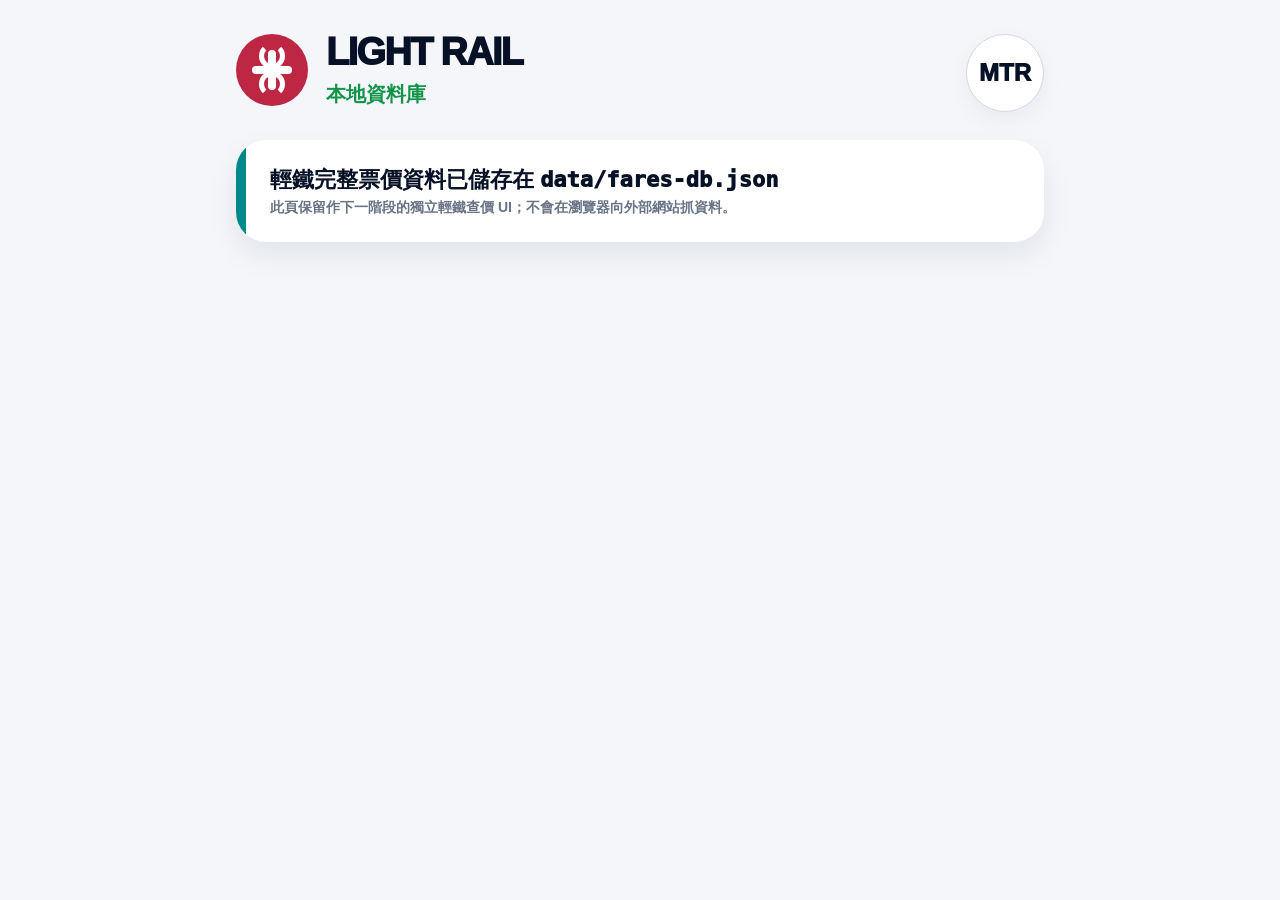
==== light-rail/index.html @ 27efb7ad "Add files via upload" ====
<!doctype html><html lang="zh-Hant"><head><meta charset="utf-8"><meta name="viewport" content="width=device-width,initial-scale=1"><title>Light Rail Fare</title><link rel="stylesheet" href="../assets/styles.css"></head><body><main class="app"><header class="topbar"><div class="brand"><div class="brandmark"><i></i><b></b></div><div><h1 style="font-size:38px">LIGHT RAIL</h1><div class="mode">本地資料庫</div></div></div><a class="lang" style="display:grid;place-items:center;text-decoration:none" href="../">MTR</a></header><section class="result"><div class="route">輕鐵完整票價資料已儲存在 <code>data/fares-db.json</code></div><div class="sub">此頁保留作下一階段的獨立輕鐵查價 UI；不會在瀏覽器向外部網站抓資料。</div></section></main></body></html>
---- assets/styles.css ----
:root{
  --bg:#f4f6fa;--card:#fff;--ink:#071126;--muted:#687386;--navy:#111d31;--teal:#00888a;
  --green:#13944a;--line:#e0e5eb;--shadow:0 13px 30px rgba(16,30,52,.08);--radius:28px;
}
*{box-sizing:border-box}
html{font-family:-apple-system,BlinkMacSystemFont,"Segoe UI","PingFang TC","Microsoft JhengHei",Arial,sans-serif;background:var(--bg);color:var(--ink)}
body{margin:0;background:var(--bg);min-height:100vh}
button,select{font:inherit}
.app{max-width:860px;margin:auto;padding:28px 26px 56px}
.topbar{display:flex;align-items:flex-start;justify-content:space-between;gap:18px;margin:6px 0 28px}
.brand{display:flex;align-items:flex-start;gap:18px}.brandmark{width:72px;height:72px;border-radius:50%;background:#bd2744;display:grid;place-items:center;position:relative;flex:0 0 auto}
.brandmark:before,.brandmark:after{content:"";position:absolute;background:white;border-radius:999px}.brandmark:before{width:8px;height:40px}.brandmark:after{width:40px;height:8px}
.brandmark i,.brandmark b{position:absolute;width:26px;height:26px;border:5px solid white;border-top-color:transparent;border-radius:50%}.brandmark i{top:9px}.brandmark b{bottom:9px;transform:rotate(180deg)}
.brand h1{font-size:clamp(38px,7vw,62px);line-height:.95;letter-spacing:-.045em;margin:0 0 11px;font-weight:950}.mode{font-weight:900;color:var(--green);font-size:20px}
.lang{width:78px;height:78px;border-radius:50%;border:1px solid #d4d9df;background:#fff;color:var(--ink);font-weight:950;font-size:24px;box-shadow:0 8px 22px rgba(15,23,42,.05)}
.section-title{font-size:26px;font-weight:950;margin:0 0 15px}.selector-card{--accent:#00888a;background:#fff;border-radius:28px;padding:20px 20px 20px 28px;box-shadow:var(--shadow);position:relative;margin-bottom:15px;border:1px solid #e9edf2;overflow:hidden}
.selector-card:before{content:"";position:absolute;left:0;top:0;bottom:0;width:10px;background:var(--accent)}
.selector-head{display:flex;align-items:center;justify-content:space-between;margin-bottom:13px}.selector-head strong{font-size:18px;font-weight:950}.selector-head small{font-size:12px;font-weight:850;color:var(--muted);letter-spacing:.08em}
.selector-grid{display:grid;grid-template-columns:.9fr 1.1fr;gap:12px}.field label{display:block;font-size:13px;color:var(--muted);font-weight:850;margin:0 0 7px}
.select-shell{position:relative;background:#f7f9fb;border:1px solid #dce3ea;border-radius:18px;min-height:58px;display:flex;align-items:center;padding-left:42px}.select-shell.station{padding-left:43px}.line-dot{position:absolute;left:15px;width:16px;height:16px;border:4px solid var(--accent);background:#fff;border-radius:50%;box-shadow:0 0 0 3px rgba(17,29,49,.06)}
.station-stop{position:absolute;left:15px;width:17px;height:17px;border-radius:50%;background:#fff;border:5px solid var(--accent)}
.select-shell:after{content:"⌄";position:absolute;right:15px;top:50%;transform:translateY(-58%);color:#334155;font-weight:950;font-size:22px;pointer-events:none}
select{appearance:none;-webkit-appearance:none;width:100%;border:0;background:transparent;color:#080f1d;font-size:18px;font-weight:850;padding:16px 38px 16px 0;outline:none;text-overflow:ellipsis}
select option{color:#000;background:#fff;font-weight:600}
.swap-wrap{text-align:center;height:34px;position:relative}.swap-wrap:before{content:"";position:absolute;left:50%;top:-15px;bottom:-15px;border-left:2px dotted #d5dbe2}.swap{position:relative;z-index:1;width:42px;height:42px;border-radius:50%;border:1px solid #d8dee5;background:white;color:var(--navy);font-weight:950;font-size:18px;box-shadow:0 5px 14px rgba(15,23,42,.08)}
.calc{width:100%;margin-top:16px;border:0;border-radius:24px;background:var(--navy);color:#fff;font-size:21px;font-weight:950;padding:19px 22px;box-shadow:0 12px 26px rgba(17,29,49,.18)}.calc:active{transform:translateY(1px)}
.result{margin-top:25px;background:#fff;border-radius:30px;box-shadow:var(--shadow);padding:26px 26px 25px 34px;position:relative;overflow:hidden}.result:before{content:"";position:absolute;left:0;top:0;bottom:0;width:10px;background:var(--teal)}.hidden{display:none!important}
.result-inner{display:grid;grid-template-columns:auto 1fr;gap:25px;align-items:center}.fare{font-size:clamp(58px,12vw,86px);font-weight:950;letter-spacing:-.055em;line-height:.95;white-space:nowrap}.fare .currency{font-size:.37em;letter-spacing:0;margin-right:3px}.route{font-size:22px;font-weight:950;line-height:1.25}.sub{font-size:14px;color:var(--muted);font-weight:700;margin-top:5px}.badge{display:inline-flex;margin-top:10px;padding:8px 11px;border-radius:999px;background:#eef7f7;color:#087a78;font-size:12px;font-weight:900}
.usage{margin-top:16px;background:#fff;border:1px solid #e1e6eb;border-radius:999px;padding:13px 17px;box-shadow:0 7px 18px rgba(15,23,42,.04);display:flex;align-items:center;justify-content:center;gap:8px;flex-wrap:wrap;font-weight:900}.usage .u1{color:#14884a}.usage .u2{color:#2458b7}.usage .u3{color:#6c36ce}.usage .dot{color:#c7cdd6}
.status{font-size:12px;color:#7a8596;text-align:center;line-height:1.55;margin:12px 0 0}
.map-section{margin-top:34px}.map-section h2{font-size:27px;font-weight:950;margin:0}.map-section p{color:var(--muted);font-size:14px;font-weight:700;margin:6px 0 15px}.map-card{background:#fff;border:1px solid #e2e7ed;border-radius:28px;overflow:hidden;box-shadow:var(--shadow)}
.map-toolbar{padding:11px 13px;display:flex;justify-content:flex-end;gap:8px;border-bottom:1px solid #e5e9ee}.map-toolbar button{border:1px solid #d7dfe6;background:#fff;color:#172033;border-radius:12px;padding:8px 11px;font-weight:900}.map-viewport{overflow:auto;max-height:64vh;background:#d7edf5;touch-action:pan-x pan-y;-webkit-overflow-scrolling:touch}.map-stage{position:relative;transform-origin:0 0;width:1536px}.map-stage img{display:block;width:1536px;height:auto;user-select:none;-webkit-user-drag:none}.hotspots{position:absolute;inset:0;pointer-events:none}.map-hit{position:absolute;width:30px;height:30px;border:0;border-radius:50%;transform:translate(-50%,-50%);background:transparent;pointer-events:auto;padding:0}.map-hit:focus-visible{outline:3px solid #ffcc33;outline-offset:2px}.map-hit.selected:after{content:"";position:absolute;inset:5px;border-radius:50%;background:#ffd84d;border:3px solid #071126;box-shadow:0 0 0 3px white}.map-missing{display:none;padding:34px 25px;background:#fff;color:#596477;text-align:center;font-weight:750;line-height:1.6}.map-fallback{width:100%;height:60vh;border:0;display:none;background:white}
.footer{display:flex;justify-content:center;gap:10px;flex-wrap:wrap;margin-top:26px}.footer a{padding:9px 13px;border:1px solid #dbe2e8;background:#fff;border-radius:999px;color:#344054;text-decoration:none;font-weight:850;font-size:13px}
.source{font-size:11px;color:#8a94a4;text-align:center;margin-top:13px}
@media(max-width:650px){.app{padding:25px 19px 50px}.brandmark{width:60px;height:60px}.brand h1{font-size:43px}.mode{font-size:17px}.lang{width:64px;height:64px;font-size:21px}.topbar{margin-bottom:25px}.section-title{font-size:23px}.selector-card{padding:18px 15px 18px 24px;border-radius:24px}.selector-grid{grid-template-columns:1fr 1.28fr;gap:9px}.select-shell{min-height:54px;padding-left:38px}.line-dot,.station-stop{left:13px}.select-shell:after{right:10px}select{font-size:16px;padding-right:28px}.calc{font-size:19px;padding:17px}.result{padding:23px 20px 23px 29px}.result-inner{grid-template-columns:1fr;gap:12px}.route{font-size:19px}.usage{font-size:13px;padding:12px}.map-section h2{font-size:23px}.map-viewport{max-height:58vh}}
@media(prefers-reduced-motion:reduce){*{scroll-behavior:auto!important;transition:none!important}}
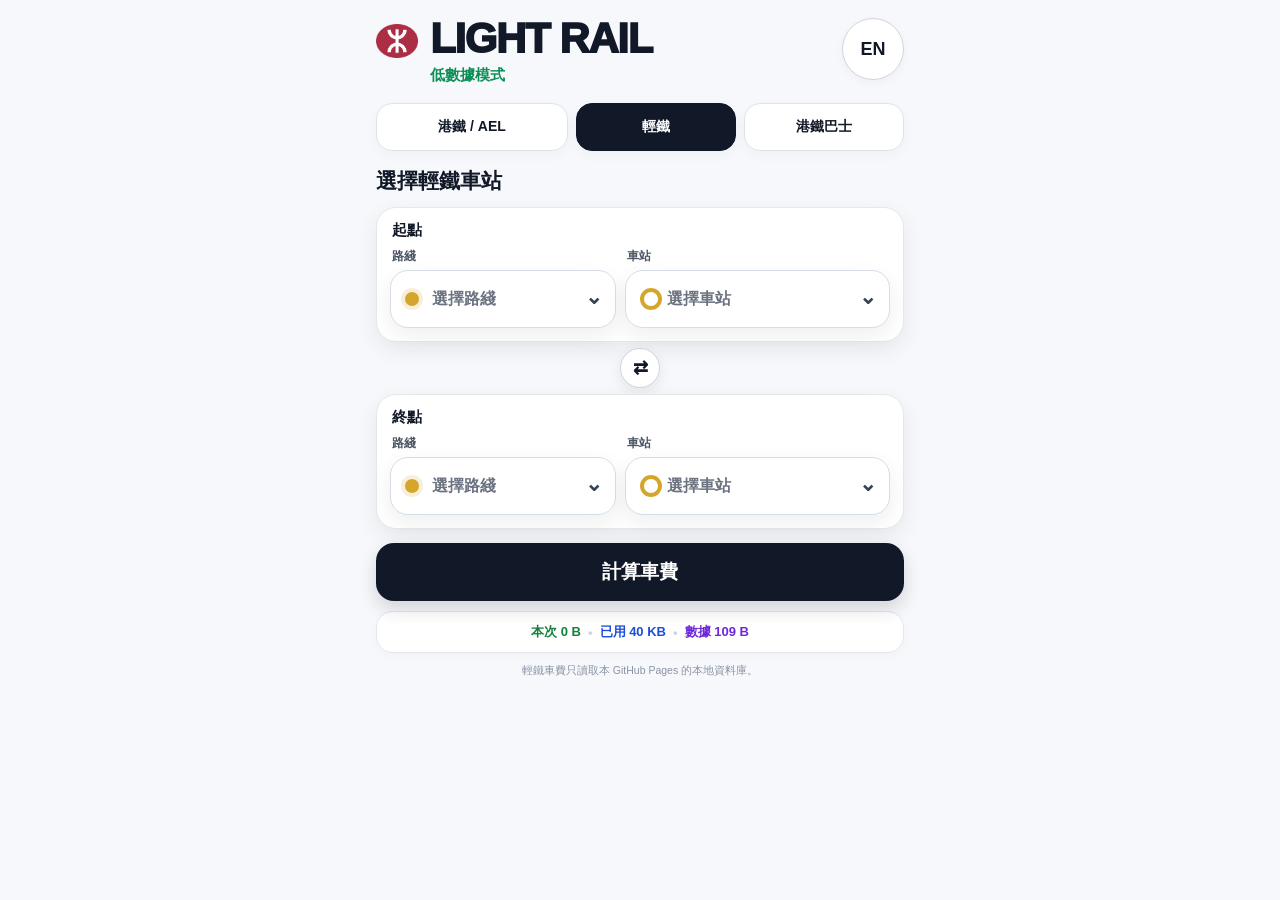
==== commit b5b8d598: "Add files via upload" ====
--- a/light-rail/index.html
+++ b/light-rail/index.html
@@ -1 +1,6 @@
-<!doctype html><html lang="zh-Hant"><head><meta charset="utf-8"><meta name="viewport" content="width=device-width,initial-scale=1"><title>Light Rail Fare</title><link rel="stylesheet" href="../assets/styles.css"></head><body><main class="app"><header class="topbar"><div class="brand"><div class="brandmark"><i></i><b></b></div><div><h1 style="font-size:38px">LIGHT RAIL</h1><div class="mode">本地資料庫</div></div></div><a class="lang" style="display:grid;place-items:center;text-decoration:none" href="../">MTR</a></header><section class="result"><div class="route">輕鐵完整票價資料已儲存在 <code>data/fares-db.json</code></div><div class="sub">此頁保留作下一階段的獨立輕鐵查價 UI；不會在瀏覽器向外部網站抓資料。</div></section></main></body></html>
+<!doctype html><html lang="zh-Hant"><head><meta charset="utf-8"><meta name="viewport" content="width=device-width,initial-scale=1,viewport-fit=cover"><meta name="theme-color" content="#f7f8fb"><title>LIGHT RAIL FARE</title><link rel="stylesheet" href="../assets/styles.css"></head><body><main class="app">
+<header class="header"><div class="brand"><div class="brand-title"><img src="../assets/hk-mtr-logo-exact.png" alt="MTR"><h1 style="font-size:clamp(31px,8.2vw,42px)">LIGHT RAIL</h1></div><div class="low-data" data-i18n="low">低數據模式</div></div><button id="langBtn" class="lang-btn">EN</button></header>
+<nav class="service-tabs"><a class="service-tab" href="../" style="display:grid;place-items:center;text-decoration:none" data-i18n="mtr">港鐵 / AEL</a><a class="service-tab active" href="./" style="display:grid;place-items:center;text-decoration:none" data-i18n="lr">輕鐵</a><a class="service-tab" href="../mtr-bus/" style="display:grid;place-items:center;text-decoration:none" data-i18n="bus">港鐵巴士</a></nav>
+<h2 class="section-title" data-i18n="select">選擇輕鐵車站</h2><section class="journey-grid"><div class="side"><div class="side-label" data-i18n="from">起點</div><div class="pick-group"><div><div class="pick-label" data-i18n="route">路綫</div><button id="fromRouteBtn" class="picker-btn empty" style="--line-color:#D4A72C"></button></div><div><div class="pick-label" data-i18n="stop">車站</div><button id="fromStopBtn" class="picker-btn station empty" style="--line-color:#D4A72C"></button></div></div></div><div class="swap-column"><button id="swapBtn" class="swap-btn">⇄</button></div><div class="side"><div class="side-label" data-i18n="to">終點</div><div class="pick-group"><div><div class="pick-label" data-i18n="route">路綫</div><button id="toRouteBtn" class="picker-btn empty" style="--line-color:#D4A72C"></button></div><div><div class="pick-label" data-i18n="stop">車站</div><button id="toStopBtn" class="picker-btn station empty" style="--line-color:#D4A72C"></button></div></div></div></section>
+<button id="calcBtn" class="calc-btn" data-i18n="calc">計算車費</button><section id="result" class="result-card hidden"><div class="fare-row"><div class="fare-main"><div class="fare-kicker" data-i18n="fare">成人八達通・Audit 車費</div><div id="fareValue" class="fare-value">—</div></div><div><div id="fareRoute" class="fare-route"></div><div id="fareNote" class="fare-note"></div></div></div></section><section class="usage"><span id="uLookup" class="u1">本次 0 B</span><span class="sep">•</span><span id="uUsed" class="u2">已用 0 B</span><span class="sep">•</span><span id="uData" class="u3">數據 0 B</span></section><div class="source" data-i18n="source"></div></main>
+<div id="pickerSheet" class="sheet"><div id="sheetBackdrop" class="sheet-backdrop"></div><div class="sheet-panel"><div class="sheet-grab"></div><div class="sheet-head"><strong id="sheetTitle"></strong><button id="sheetClose" class="sheet-close">×</button></div><div id="sheetList" class="sheet-list"></div></div></div><script src="../assets/light-rail.js"></script><script>if('serviceWorker'in navigator){window.addEventListener('load',()=>navigator.serviceWorker.register('../service-worker.js').catch(()=>{}))}</script></body></html>
--- a/assets/styles.css
+++ b/assets/styles.css
@@ -1,36 +1,53 @@
 :root{
-  --bg:#f4f6fa;--card:#fff;--ink:#071126;--muted:#687386;--navy:#111d31;--teal:#00888a;
-  --green:#13944a;--line:#e0e5eb;--shadow:0 13px 30px rgba(16,30,52,.08);--radius:28px;
+  --bg:#f7f8fb;--card:#fff;--text:#111827;--muted:#6b7280;--line:#e5e7eb;
+  --dark:#111827;--green:#15803d;--blue:#1d4ed8;--purple:#6d28d9;--shadow:0 8px 22px rgba(17,24,39,.07);
+  --accent:#00888A;--mtr-red:#b91f3f;
 }
-*{box-sizing:border-box}
-html{font-family:-apple-system,BlinkMacSystemFont,"Segoe UI","PingFang TC","Microsoft JhengHei",Arial,sans-serif;background:var(--bg);color:var(--ink)}
-body{margin:0;background:var(--bg);min-height:100vh}
-button,select{font:inherit}
-.app{max-width:860px;margin:auto;padding:28px 26px 56px}
-.topbar{display:flex;align-items:flex-start;justify-content:space-between;gap:18px;margin:6px 0 28px}
-.brand{display:flex;align-items:flex-start;gap:18px}.brandmark{width:72px;height:72px;border-radius:50%;background:#bd2744;display:grid;place-items:center;position:relative;flex:0 0 auto}
-.brandmark:before,.brandmark:after{content:"";position:absolute;background:white;border-radius:999px}.brandmark:before{width:8px;height:40px}.brandmark:after{width:40px;height:8px}
-.brandmark i,.brandmark b{position:absolute;width:26px;height:26px;border:5px solid white;border-top-color:transparent;border-radius:50%}.brandmark i{top:9px}.brandmark b{bottom:9px;transform:rotate(180deg)}
-.brand h1{font-size:clamp(38px,7vw,62px);line-height:.95;letter-spacing:-.045em;margin:0 0 11px;font-weight:950}.mode{font-weight:900;color:var(--green);font-size:20px}
-.lang{width:78px;height:78px;border-radius:50%;border:1px solid #d4d9df;background:#fff;color:var(--ink);font-weight:950;font-size:24px;box-shadow:0 8px 22px rgba(15,23,42,.05)}
-.section-title{font-size:26px;font-weight:950;margin:0 0 15px}.selector-card{--accent:#00888a;background:#fff;border-radius:28px;padding:20px 20px 20px 28px;box-shadow:var(--shadow);position:relative;margin-bottom:15px;border:1px solid #e9edf2;overflow:hidden}
-.selector-card:before{content:"";position:absolute;left:0;top:0;bottom:0;width:10px;background:var(--accent)}
-.selector-head{display:flex;align-items:center;justify-content:space-between;margin-bottom:13px}.selector-head strong{font-size:18px;font-weight:950}.selector-head small{font-size:12px;font-weight:850;color:var(--muted);letter-spacing:.08em}
-.selector-grid{display:grid;grid-template-columns:.9fr 1.1fr;gap:12px}.field label{display:block;font-size:13px;color:var(--muted);font-weight:850;margin:0 0 7px}
-.select-shell{position:relative;background:#f7f9fb;border:1px solid #dce3ea;border-radius:18px;min-height:58px;display:flex;align-items:center;padding-left:42px}.select-shell.station{padding-left:43px}.line-dot{position:absolute;left:15px;width:16px;height:16px;border:4px solid var(--accent);background:#fff;border-radius:50%;box-shadow:0 0 0 3px rgba(17,29,49,.06)}
-.station-stop{position:absolute;left:15px;width:17px;height:17px;border-radius:50%;background:#fff;border:5px solid var(--accent)}
-.select-shell:after{content:"⌄";position:absolute;right:15px;top:50%;transform:translateY(-58%);color:#334155;font-weight:950;font-size:22px;pointer-events:none}
-select{appearance:none;-webkit-appearance:none;width:100%;border:0;background:transparent;color:#080f1d;font-size:18px;font-weight:850;padding:16px 38px 16px 0;outline:none;text-overflow:ellipsis}
-select option{color:#000;background:#fff;font-weight:600}
-.swap-wrap{text-align:center;height:34px;position:relative}.swap-wrap:before{content:"";position:absolute;left:50%;top:-15px;bottom:-15px;border-left:2px dotted #d5dbe2}.swap{position:relative;z-index:1;width:42px;height:42px;border-radius:50%;border:1px solid #d8dee5;background:white;color:var(--navy);font-weight:950;font-size:18px;box-shadow:0 5px 14px rgba(15,23,42,.08)}
-.calc{width:100%;margin-top:16px;border:0;border-radius:24px;background:var(--navy);color:#fff;font-size:21px;font-weight:950;padding:19px 22px;box-shadow:0 12px 26px rgba(17,29,49,.18)}.calc:active{transform:translateY(1px)}
-.result{margin-top:25px;background:#fff;border-radius:30px;box-shadow:var(--shadow);padding:26px 26px 25px 34px;position:relative;overflow:hidden}.result:before{content:"";position:absolute;left:0;top:0;bottom:0;width:10px;background:var(--teal)}.hidden{display:none!important}
-.result-inner{display:grid;grid-template-columns:auto 1fr;gap:25px;align-items:center}.fare{font-size:clamp(58px,12vw,86px);font-weight:950;letter-spacing:-.055em;line-height:.95;white-space:nowrap}.fare .currency{font-size:.37em;letter-spacing:0;margin-right:3px}.route{font-size:22px;font-weight:950;line-height:1.25}.sub{font-size:14px;color:var(--muted);font-weight:700;margin-top:5px}.badge{display:inline-flex;margin-top:10px;padding:8px 11px;border-radius:999px;background:#eef7f7;color:#087a78;font-size:12px;font-weight:900}
-.usage{margin-top:16px;background:#fff;border:1px solid #e1e6eb;border-radius:999px;padding:13px 17px;box-shadow:0 7px 18px rgba(15,23,42,.04);display:flex;align-items:center;justify-content:center;gap:8px;flex-wrap:wrap;font-weight:900}.usage .u1{color:#14884a}.usage .u2{color:#2458b7}.usage .u3{color:#6c36ce}.usage .dot{color:#c7cdd6}
-.status{font-size:12px;color:#7a8596;text-align:center;line-height:1.55;margin:12px 0 0}
-.map-section{margin-top:34px}.map-section h2{font-size:27px;font-weight:950;margin:0}.map-section p{color:var(--muted);font-size:14px;font-weight:700;margin:6px 0 15px}.map-card{background:#fff;border:1px solid #e2e7ed;border-radius:28px;overflow:hidden;box-shadow:var(--shadow)}
-.map-toolbar{padding:11px 13px;display:flex;justify-content:flex-end;gap:8px;border-bottom:1px solid #e5e9ee}.map-toolbar button{border:1px solid #d7dfe6;background:#fff;color:#172033;border-radius:12px;padding:8px 11px;font-weight:900}.map-viewport{overflow:auto;max-height:64vh;background:#d7edf5;touch-action:pan-x pan-y;-webkit-overflow-scrolling:touch}.map-stage{position:relative;transform-origin:0 0;width:1536px}.map-stage img{display:block;width:1536px;height:auto;user-select:none;-webkit-user-drag:none}.hotspots{position:absolute;inset:0;pointer-events:none}.map-hit{position:absolute;width:30px;height:30px;border:0;border-radius:50%;transform:translate(-50%,-50%);background:transparent;pointer-events:auto;padding:0}.map-hit:focus-visible{outline:3px solid #ffcc33;outline-offset:2px}.map-hit.selected:after{content:"";position:absolute;inset:5px;border-radius:50%;background:#ffd84d;border:3px solid #071126;box-shadow:0 0 0 3px white}.map-missing{display:none;padding:34px 25px;background:#fff;color:#596477;text-align:center;font-weight:750;line-height:1.6}.map-fallback{width:100%;height:60vh;border:0;display:none;background:white}
-.footer{display:flex;justify-content:center;gap:10px;flex-wrap:wrap;margin-top:26px}.footer a{padding:9px 13px;border:1px solid #dbe2e8;background:#fff;border-radius:999px;color:#344054;text-decoration:none;font-weight:850;font-size:13px}
-.source{font-size:11px;color:#8a94a4;text-align:center;margin-top:13px}
-@media(max-width:650px){.app{padding:25px 19px 50px}.brandmark{width:60px;height:60px}.brand h1{font-size:43px}.mode{font-size:17px}.lang{width:64px;height:64px;font-size:21px}.topbar{margin-bottom:25px}.section-title{font-size:23px}.selector-card{padding:18px 15px 18px 24px;border-radius:24px}.selector-grid{grid-template-columns:1fr 1.28fr;gap:9px}.select-shell{min-height:54px;padding-left:38px}.line-dot,.station-stop{left:13px}.select-shell:after{right:10px}select{font-size:16px;padding-right:28px}.calc{font-size:19px;padding:17px}.result{padding:23px 20px 23px 29px}.result-inner{grid-template-columns:1fr;gap:12px}.route{font-size:19px}.usage{font-size:13px;padding:12px}.map-section h2{font-size:23px}.map-viewport{max-height:58vh}}
-@media(prefers-reduced-motion:reduce){*{scroll-behavior:auto!important;transition:none!important}}
+*{box-sizing:border-box;-webkit-tap-highlight-color:transparent}
+html,body{margin:0;min-height:100%;font-family:-apple-system,BlinkMacSystemFont,"SF Pro Display","SF Pro Text","PingFang HK","PingFang TC","Microsoft JhengHei",sans-serif;background:var(--bg);color:var(--text)}
+body{padding:env(safe-area-inset-top) 0 env(safe-area-inset-bottom)}
+button{font:inherit}
+button:focus-visible{outline:3px solid #fbbf24;outline-offset:2px}
+.app{width:min(100%,560px);margin:0 auto;padding:14px 16px 28px}
+.header{display:flex;align-items:flex-start;justify-content:space-between;gap:14px;margin-top:4px}
+.brand{display:flex;flex-direction:column;gap:4px;min-width:0;flex:1 1 auto}
+.brand-title{display:flex;align-items:flex-start;gap:12px;min-width:0}
+.brand-title img{width:42px;height:42px;object-fit:contain;flex:0 0 auto;margin-top:2px}
+h1{margin:0;font-size:clamp(34px,10vw,46px);line-height:.98;letter-spacing:-1.4px;font-weight:950;white-space:nowrap}
+.low-data{display:flex;align-items:center;gap:6px;color:#0b8f57;font-weight:850;font-size:15px;margin-left:54px;white-space:nowrap}
+.lang-btn{appearance:none;border:1px solid #d1d5db;background:#fff;color:var(--text);border-radius:999px;width:62px;height:62px;padding:0;font-weight:900;font-size:18px;display:flex;align-items:center;justify-content:center;box-shadow:0 3px 10px rgba(0,0,0,.04);flex:0 0 auto}
+.service-tabs{display:grid;grid-template-columns:1.2fr 1fr 1fr;gap:8px;margin:18px 0 16px}
+.service-tab{appearance:none;border:1px solid #dfe3e8;background:#fff;color:#111827;border-radius:16px;min-height:48px;font-weight:900;font-size:14px;padding:9px 8px;box-shadow:0 4px 13px rgba(17,24,39,.035)}
+.service-tab.active{background:var(--dark);border-color:var(--dark);color:#fff}
+.section-title{font-size:21px;font-weight:950;margin:4px 0 12px}
+.journey-grid{display:grid;grid-template-columns:1fr;gap:9px;align-items:stretch}
+.journey-grid>.side{min-width:0;background:#fff;border:1px solid #e5e7eb;border-radius:20px;padding:13px;box-shadow:var(--shadow)}.side-label{font-size:15px;font-weight:950;margin:0 0 8px 2px}
+.pick-group{display:grid;grid-template-columns:minmax(0,.92fr) minmax(0,1.08fr);gap:9px}
+.pick-label{font-size:12px;color:#4b5563;font-weight:850;margin:0 0 5px 2px}
+.picker-btn{--line-color:#00888A;position:relative;width:100%;min-height:58px;border:1px solid #d7dde5;background:#fff;color:#111827;border-radius:18px;padding:8px 33px 8px 41px;text-align:left;font-weight:900;font-size:16px;box-shadow:var(--shadow);overflow:hidden;white-space:nowrap;text-overflow:ellipsis}
+.picker-btn::before{content:"";position:absolute;left:14px;top:50%;width:14px;height:14px;border-radius:50%;background:var(--line-color);transform:translateY(-50%);box-shadow:0 0 0 4px color-mix(in srgb,var(--line-color) 18%,transparent)}
+.picker-btn.station::before{background:#fff;border:4px solid var(--line-color);box-shadow:none}
+.picker-btn::after{content:"⌄";position:absolute;right:12px;top:50%;transform:translateY(-57%);font-size:21px;font-weight:900;color:#374151}
+.picker-btn.empty{color:#6b7280}
+.swap-column{display:flex;align-items:center;justify-content:center;height:34px;padding:0}
+.swap-btn{appearance:none;width:40px;height:40px;border-radius:50%;border:1px solid #d1d5db;background:#fff;color:#111827;font-weight:950;font-size:18px;box-shadow:0 5px 14px rgba(15,23,42,.08)}
+.calc-btn{appearance:none;border:0;width:100%;height:58px;border-radius:18px;background:#111827;color:#fff;font-size:19px;font-weight:950;margin-top:14px;box-shadow:0 8px 18px rgba(17,24,39,.16)}
+.calc-btn:active{transform:translateY(1px)}
+.result-card{margin-top:12px;background:#fff;border:1px solid #e5e7eb;border-radius:22px;padding:20px 19px;box-shadow:var(--shadow)}
+.result-card.hidden{display:none}
+.fare-row{display:flex;align-items:center;justify-content:space-between;gap:14px}
+.fare-main{min-width:0}.fare-kicker{font-size:13px;color:#6b7280;font-weight:850;margin-bottom:5px}.fare-value{font-size:48px;line-height:1;font-weight:950;letter-spacing:-1px}.fare-value .currency{font-size:23px;vertical-align:11px;margin-right:3px}.fare-route{font-size:17px;font-weight:900;text-align:right;line-height:1.25}.fare-note{font-size:12px;color:#6b7280;text-align:right;margin-top:5px;line-height:1.4}
+.usage{margin-top:10px;min-height:42px;border:1px solid #e5e7eb;background:#fff;border-radius:16px;display:flex;align-items:center;justify-content:center;gap:7px;padding:8px 10px;font-size:13px;font-weight:850;box-shadow:0 3px 10px rgba(17,24,39,.025)}
+.usage .u1{color:var(--green)}.usage .u2{color:var(--blue)}.usage .u3{color:var(--purple)}.usage .sep{color:#d1d5db}
+.neutral-note{display:none;margin-top:10px;color:#6b7280;font-size:12px;line-height:1.45;text-align:center}
+.map-section{margin-top:24px}.map-heading{display:flex;align-items:flex-end;justify-content:space-between;gap:12px;margin-bottom:9px}.map-heading h2{margin:0;font-size:21px;font-weight:950}.map-heading small{color:#6b7280;font-weight:800;font-size:11px;text-align:right}.map-card{background:#fff;border:1px solid #e5e7eb;border-radius:20px;box-shadow:var(--shadow);overflow:hidden}.map-tools{display:flex;gap:7px;padding:9px;border-bottom:1px solid #eceff3;background:#fafbfc}.map-tools button{border:1px solid #d7dde5;background:#fff;color:#111827;border-radius:11px;min-width:40px;height:38px;font-weight:900}.map-tools .fit{padding:0 12px}.map-viewport{position:relative;overflow:auto;max-height:60vh;background:#fff;overscroll-behavior:contain;touch-action:pan-x pan-y}.map-stage{position:relative;transform-origin:top left;min-width:100%}.map-stage img{display:block;width:100%;height:auto;user-select:none;-webkit-user-drag:none}.hotspots{position:absolute;inset:0;pointer-events:none}.map-hit{position:absolute;transform:translate(-50%,-50%);width:28px;height:28px;border:0;border-radius:50%;background:transparent;pointer-events:auto;padding:0}.map-hit::after{content:"";position:absolute;inset:8px;border-radius:50%;background:transparent}.map-hit:hover::after,.map-hit:focus-visible::after{background:rgba(255,215,0,.65);box-shadow:0 0 0 2px #111827}.map-hit.selected::after{background:#ffd84d;box-shadow:0 0 0 2px #111827,0 0 0 4px #fff}.map-missing{display:none;padding:22px 18px;text-align:center;color:#6b7280;font-size:12px;line-height:1.45}.map-pdf-link{display:block;text-align:center;padding:10px 12px;color:#374151;text-decoration:none;font-size:12px;font-weight:850;border-top:1px solid #edf0f3}
+.bottom-nav{display:flex;justify-content:center;gap:8px;flex-wrap:wrap;margin-top:18px}.bottom-nav a{background:#fff;border:1px solid #dfe3e8;color:#374151;border-radius:999px;padding:8px 12px;text-decoration:none;font-size:12px;font-weight:850}
+.source{margin-top:10px;text-align:center;color:#8a94a4;font-size:10.5px;line-height:1.4}
+/* custom picker sheet */
+.sheet{position:fixed;inset:0;display:none;z-index:50}.sheet.open{display:block}.sheet-backdrop{position:absolute;inset:0;background:rgba(15,23,42,.42);backdrop-filter:blur(2px)}.sheet-panel{position:absolute;left:0;right:0;bottom:0;max-height:min(78vh,680px);background:#f7f8fb;border-radius:26px 26px 0 0;padding:12px 14px max(18px,env(safe-area-inset-bottom));box-shadow:0 -18px 50px rgba(15,23,42,.18);overflow:hidden;display:flex;flex-direction:column}.sheet-grab{width:45px;height:5px;border-radius:99px;background:#d1d5db;margin:0 auto 10px}.sheet-head{display:flex;align-items:center;justify-content:space-between;gap:12px;padding:0 2px 10px}.sheet-head strong{font-size:20px;font-weight:950}.sheet-close{width:36px;height:36px;border-radius:50%;border:1px solid #d8dde4;background:#fff;color:#111827;font-size:20px;font-weight:900}.sheet-list{overflow:auto;padding:2px 0 5px;display:grid;grid-template-columns:1fr;gap:7px}.choice-btn{--choice:#00888A;position:relative;width:100%;border:1px solid #e0e5eb;background:#fff;color:#111827;border-radius:15px;min-height:52px;padding:10px 42px 10px 44px;text-align:left;font-size:16px;font-weight:850;box-shadow:0 3px 10px rgba(17,24,39,.035)}.choice-btn::before{content:"";position:absolute;left:16px;top:50%;width:14px;height:14px;border-radius:50%;background:var(--choice);transform:translateY(-50%)}.choice-btn.station-choice::before{background:#fff;border:4px solid var(--choice)}.choice-btn.selected{border-color:#9ca3af;background:#f3f4f6}.choice-btn.selected::after{content:"✓";position:absolute;right:16px;top:50%;transform:translateY(-50%);font-weight:950}.choice-sub{display:block;color:#6b7280;font-size:11px;font-weight:750;margin-top:2px}
+/* compact service pages */
+.service-form{background:#fff;border:1px solid #e5e7eb;border-radius:20px;padding:15px;box-shadow:var(--shadow)}.service-field{margin-bottom:10px}.service-field:last-child{margin-bottom:0}.service-field label{display:block;font-size:13px;font-weight:900;margin:0 0 6px 2px}.full-picker{width:100%}.route-info{font-size:12px;color:#6b7280;margin-top:8px;line-height:1.45}
+@media(max-width:390px){.app{padding-left:12px;padding-right:12px}.brand-title img{width:38px;height:38px}h1{font-size:34px}.low-data{margin-left:50px;font-size:14px}.lang-btn{width:56px;height:56px;font-size:17px}.journey-grid{grid-template-columns:1fr;gap:8px}.swap-column{height:32px;padding:0}.swap-btn{width:36px;height:36px}.pick-group{grid-template-columns:minmax(0,.9fr) minmax(0,1.1fr);gap:7px}.picker-btn{font-size:14px;padding-left:36px;padding-right:28px}.picker-btn::before{left:12px}.picker-btn::after{right:9px}.service-tabs{gap:6px}.service-tab{font-size:12px}.fare-value{font-size:42px}}
+@media(min-width:640px){.sheet-panel{left:50%;right:auto;width:min(560px,100%);transform:translateX(-50%)}.sheet-list{grid-template-columns:1fr 1fr}}
+
+.service-form .journey-grid>.side{box-shadow:none;border-color:#e9edf2;background:#fbfcfd}
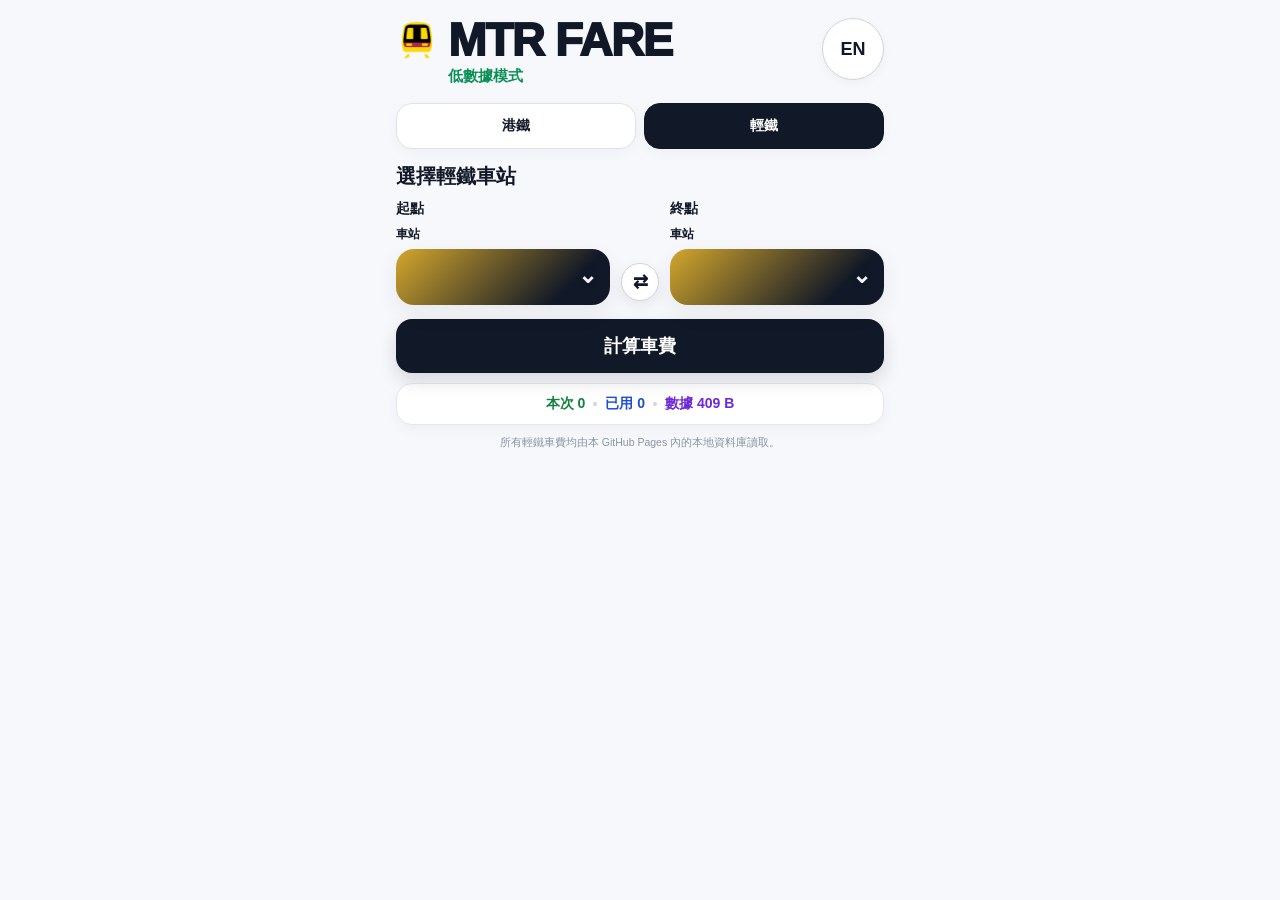
==== commit 9f7d25cf: "Add files via upload" ====
--- a/light-rail/index.html
+++ b/light-rail/index.html
@@ -1,6 +1,2 @@
-<!doctype html><html lang="zh-Hant"><head><meta charset="utf-8"><meta name="viewport" content="width=device-width,initial-scale=1,viewport-fit=cover"><meta name="theme-color" content="#f7f8fb"><title>LIGHT RAIL FARE</title><link rel="stylesheet" href="../assets/styles.css"></head><body><main class="app">
-<header class="header"><div class="brand"><div class="brand-title"><img src="../assets/hk-mtr-logo-exact.png" alt="MTR"><h1 style="font-size:clamp(31px,8.2vw,42px)">LIGHT RAIL</h1></div><div class="low-data" data-i18n="low">低數據模式</div></div><button id="langBtn" class="lang-btn">EN</button></header>
-<nav class="service-tabs"><a class="service-tab" href="../" style="display:grid;place-items:center;text-decoration:none" data-i18n="mtr">港鐵 / AEL</a><a class="service-tab active" href="./" style="display:grid;place-items:center;text-decoration:none" data-i18n="lr">輕鐵</a><a class="service-tab" href="../mtr-bus/" style="display:grid;place-items:center;text-decoration:none" data-i18n="bus">港鐵巴士</a></nav>
-<h2 class="section-title" data-i18n="select">選擇輕鐵車站</h2><section class="journey-grid"><div class="side"><div class="side-label" data-i18n="from">起點</div><div class="pick-group"><div><div class="pick-label" data-i18n="route">路綫</div><button id="fromRouteBtn" class="picker-btn empty" style="--line-color:#D4A72C"></button></div><div><div class="pick-label" data-i18n="stop">車站</div><button id="fromStopBtn" class="picker-btn station empty" style="--line-color:#D4A72C"></button></div></div></div><div class="swap-column"><button id="swapBtn" class="swap-btn">⇄</button></div><div class="side"><div class="side-label" data-i18n="to">終點</div><div class="pick-group"><div><div class="pick-label" data-i18n="route">路綫</div><button id="toRouteBtn" class="picker-btn empty" style="--line-color:#D4A72C"></button></div><div><div class="pick-label" data-i18n="stop">車站</div><button id="toStopBtn" class="picker-btn station empty" style="--line-color:#D4A72C"></button></div></div></div></section>
-<button id="calcBtn" class="calc-btn" data-i18n="calc">計算車費</button><section id="result" class="result-card hidden"><div class="fare-row"><div class="fare-main"><div class="fare-kicker" data-i18n="fare">成人八達通・Audit 車費</div><div id="fareValue" class="fare-value">—</div></div><div><div id="fareRoute" class="fare-route"></div><div id="fareNote" class="fare-note"></div></div></div></section><section class="usage"><span id="uLookup" class="u1">本次 0 B</span><span class="sep">•</span><span id="uUsed" class="u2">已用 0 B</span><span class="sep">•</span><span id="uData" class="u3">數據 0 B</span></section><div class="source" data-i18n="source"></div></main>
-<div id="pickerSheet" class="sheet"><div id="sheetBackdrop" class="sheet-backdrop"></div><div class="sheet-panel"><div class="sheet-grab"></div><div class="sheet-head"><strong id="sheetTitle"></strong><button id="sheetClose" class="sheet-close">×</button></div><div id="sheetList" class="sheet-list"></div></div></div><script src="../assets/light-rail.js"></script><script>if('serviceWorker'in navigator){window.addEventListener('load',()=>navigator.serviceWorker.register('../service-worker.js').catch(()=>{}))}</script></body></html>
+<!doctype html><html lang="zh-Hant"><head><meta charset="utf-8"><meta name="viewport" content="width=device-width,initial-scale=1,viewport-fit=cover"><meta name="theme-color" content="#ffffff"><meta name="apple-mobile-web-app-capable" content="yes"><meta name="apple-mobile-web-app-title" content="MTR Fare"><title>LIGHT RAIL FARE</title><link rel="manifest" href="../manifest.webmanifest"><link rel="apple-touch-icon" href="../apple-touch-icon.png"><link rel="icon" href="../favicon.png"><link rel="stylesheet" href="../assets/styles.css"></head><body>
+<main class="app"><header class="header"><div class="brand"><div class="brand-title"><img src="../icon-192.png" alt="MTR Fare"><h1>MTR FARE</h1></div><div class="low-data" data-i18n="low">低數據模式</div></div><button id="langBtn" class="lang-btn" type="button">EN</button></header><nav class="service-tabs"><a class="service-tab" href="../" data-i18n="mtr">港鐵</a><a class="service-tab active" href="./" data-i18n="lr">輕鐵</a></nav><h2 class="section-title" data-i18n="select">選擇輕鐵車站</h2><section class="lr-grid"><div class="journey-side"><div class="side-title" data-i18n="from">起點</div><div class="field"><label data-i18n="station">車站</label><div class="select-wrap station-select lr-select"><select id="fromStation"></select></div></div></div><div class="swap-column"><button id="swapBtn" class="swap-btn" type="button">⇄</button></div><div class="journey-side"><div class="side-title" data-i18n="to">終點</div><div class="field"><label data-i18n="station">車站</label><div class="select-wrap station-select lr-select"><select id="toStation"></select></div></div></div></section><button id="calcBtn" class="calc-btn" type="button" data-i18n="calc">計算車費</button><section id="result" class="result-card hidden"><div class="fare-kicker" data-i18n="fare">成人八達通</div><div id="fareValue" class="fare-value">—</div><div id="fareMsg" class="fare-msg"></div></section><section class="usage"><span class="u1"><span data-i18n="now">本次</span> <b id="sessionRequests">0</b></span><i class="sep"></i><span class="u2"><span data-i18n="used">已用</span> <b id="totalRequests">0</b></span><i class="sep"></i><span class="u3"><span data-i18n="data">數據</span> <b id="totalData">0 KB</b></span></section><div class="source" data-i18n="source">所有輕鐵車費均由本 GitHub Pages 內的本地資料庫讀取。</div></main><script src="../assets/light-rail.js"></script></body></html>
--- a/assets/styles.css
+++ b/assets/styles.css
@@ -1,53 +1,4 @@
-:root{
-  --bg:#f7f8fb;--card:#fff;--text:#111827;--muted:#6b7280;--line:#e5e7eb;
-  --dark:#111827;--green:#15803d;--blue:#1d4ed8;--purple:#6d28d9;--shadow:0 8px 22px rgba(17,24,39,.07);
-  --accent:#00888A;--mtr-red:#b91f3f;
-}
-*{box-sizing:border-box;-webkit-tap-highlight-color:transparent}
-html,body{margin:0;min-height:100%;font-family:-apple-system,BlinkMacSystemFont,"SF Pro Display","SF Pro Text","PingFang HK","PingFang TC","Microsoft JhengHei",sans-serif;background:var(--bg);color:var(--text)}
-body{padding:env(safe-area-inset-top) 0 env(safe-area-inset-bottom)}
-button{font:inherit}
-button:focus-visible{outline:3px solid #fbbf24;outline-offset:2px}
-.app{width:min(100%,560px);margin:0 auto;padding:14px 16px 28px}
-.header{display:flex;align-items:flex-start;justify-content:space-between;gap:14px;margin-top:4px}
-.brand{display:flex;flex-direction:column;gap:4px;min-width:0;flex:1 1 auto}
-.brand-title{display:flex;align-items:flex-start;gap:12px;min-width:0}
-.brand-title img{width:42px;height:42px;object-fit:contain;flex:0 0 auto;margin-top:2px}
-h1{margin:0;font-size:clamp(34px,10vw,46px);line-height:.98;letter-spacing:-1.4px;font-weight:950;white-space:nowrap}
-.low-data{display:flex;align-items:center;gap:6px;color:#0b8f57;font-weight:850;font-size:15px;margin-left:54px;white-space:nowrap}
-.lang-btn{appearance:none;border:1px solid #d1d5db;background:#fff;color:var(--text);border-radius:999px;width:62px;height:62px;padding:0;font-weight:900;font-size:18px;display:flex;align-items:center;justify-content:center;box-shadow:0 3px 10px rgba(0,0,0,.04);flex:0 0 auto}
-.service-tabs{display:grid;grid-template-columns:1.2fr 1fr 1fr;gap:8px;margin:18px 0 16px}
-.service-tab{appearance:none;border:1px solid #dfe3e8;background:#fff;color:#111827;border-radius:16px;min-height:48px;font-weight:900;font-size:14px;padding:9px 8px;box-shadow:0 4px 13px rgba(17,24,39,.035)}
-.service-tab.active{background:var(--dark);border-color:var(--dark);color:#fff}
-.section-title{font-size:21px;font-weight:950;margin:4px 0 12px}
-.journey-grid{display:grid;grid-template-columns:1fr;gap:9px;align-items:stretch}
-.journey-grid>.side{min-width:0;background:#fff;border:1px solid #e5e7eb;border-radius:20px;padding:13px;box-shadow:var(--shadow)}.side-label{font-size:15px;font-weight:950;margin:0 0 8px 2px}
-.pick-group{display:grid;grid-template-columns:minmax(0,.92fr) minmax(0,1.08fr);gap:9px}
-.pick-label{font-size:12px;color:#4b5563;font-weight:850;margin:0 0 5px 2px}
-.picker-btn{--line-color:#00888A;position:relative;width:100%;min-height:58px;border:1px solid #d7dde5;background:#fff;color:#111827;border-radius:18px;padding:8px 33px 8px 41px;text-align:left;font-weight:900;font-size:16px;box-shadow:var(--shadow);overflow:hidden;white-space:nowrap;text-overflow:ellipsis}
-.picker-btn::before{content:"";position:absolute;left:14px;top:50%;width:14px;height:14px;border-radius:50%;background:var(--line-color);transform:translateY(-50%);box-shadow:0 0 0 4px color-mix(in srgb,var(--line-color) 18%,transparent)}
-.picker-btn.station::before{background:#fff;border:4px solid var(--line-color);box-shadow:none}
-.picker-btn::after{content:"⌄";position:absolute;right:12px;top:50%;transform:translateY(-57%);font-size:21px;font-weight:900;color:#374151}
-.picker-btn.empty{color:#6b7280}
-.swap-column{display:flex;align-items:center;justify-content:center;height:34px;padding:0}
-.swap-btn{appearance:none;width:40px;height:40px;border-radius:50%;border:1px solid #d1d5db;background:#fff;color:#111827;font-weight:950;font-size:18px;box-shadow:0 5px 14px rgba(15,23,42,.08)}
-.calc-btn{appearance:none;border:0;width:100%;height:58px;border-radius:18px;background:#111827;color:#fff;font-size:19px;font-weight:950;margin-top:14px;box-shadow:0 8px 18px rgba(17,24,39,.16)}
-.calc-btn:active{transform:translateY(1px)}
-.result-card{margin-top:12px;background:#fff;border:1px solid #e5e7eb;border-radius:22px;padding:20px 19px;box-shadow:var(--shadow)}
-.result-card.hidden{display:none}
-.fare-row{display:flex;align-items:center;justify-content:space-between;gap:14px}
-.fare-main{min-width:0}.fare-kicker{font-size:13px;color:#6b7280;font-weight:850;margin-bottom:5px}.fare-value{font-size:48px;line-height:1;font-weight:950;letter-spacing:-1px}.fare-value .currency{font-size:23px;vertical-align:11px;margin-right:3px}.fare-route{font-size:17px;font-weight:900;text-align:right;line-height:1.25}.fare-note{font-size:12px;color:#6b7280;text-align:right;margin-top:5px;line-height:1.4}
-.usage{margin-top:10px;min-height:42px;border:1px solid #e5e7eb;background:#fff;border-radius:16px;display:flex;align-items:center;justify-content:center;gap:7px;padding:8px 10px;font-size:13px;font-weight:850;box-shadow:0 3px 10px rgba(17,24,39,.025)}
-.usage .u1{color:var(--green)}.usage .u2{color:var(--blue)}.usage .u3{color:var(--purple)}.usage .sep{color:#d1d5db}
-.neutral-note{display:none;margin-top:10px;color:#6b7280;font-size:12px;line-height:1.45;text-align:center}
-.map-section{margin-top:24px}.map-heading{display:flex;align-items:flex-end;justify-content:space-between;gap:12px;margin-bottom:9px}.map-heading h2{margin:0;font-size:21px;font-weight:950}.map-heading small{color:#6b7280;font-weight:800;font-size:11px;text-align:right}.map-card{background:#fff;border:1px solid #e5e7eb;border-radius:20px;box-shadow:var(--shadow);overflow:hidden}.map-tools{display:flex;gap:7px;padding:9px;border-bottom:1px solid #eceff3;background:#fafbfc}.map-tools button{border:1px solid #d7dde5;background:#fff;color:#111827;border-radius:11px;min-width:40px;height:38px;font-weight:900}.map-tools .fit{padding:0 12px}.map-viewport{position:relative;overflow:auto;max-height:60vh;background:#fff;overscroll-behavior:contain;touch-action:pan-x pan-y}.map-stage{position:relative;transform-origin:top left;min-width:100%}.map-stage img{display:block;width:100%;height:auto;user-select:none;-webkit-user-drag:none}.hotspots{position:absolute;inset:0;pointer-events:none}.map-hit{position:absolute;transform:translate(-50%,-50%);width:28px;height:28px;border:0;border-radius:50%;background:transparent;pointer-events:auto;padding:0}.map-hit::after{content:"";position:absolute;inset:8px;border-radius:50%;background:transparent}.map-hit:hover::after,.map-hit:focus-visible::after{background:rgba(255,215,0,.65);box-shadow:0 0 0 2px #111827}.map-hit.selected::after{background:#ffd84d;box-shadow:0 0 0 2px #111827,0 0 0 4px #fff}.map-missing{display:none;padding:22px 18px;text-align:center;color:#6b7280;font-size:12px;line-height:1.45}.map-pdf-link{display:block;text-align:center;padding:10px 12px;color:#374151;text-decoration:none;font-size:12px;font-weight:850;border-top:1px solid #edf0f3}
-.bottom-nav{display:flex;justify-content:center;gap:8px;flex-wrap:wrap;margin-top:18px}.bottom-nav a{background:#fff;border:1px solid #dfe3e8;color:#374151;border-radius:999px;padding:8px 12px;text-decoration:none;font-size:12px;font-weight:850}
-.source{margin-top:10px;text-align:center;color:#8a94a4;font-size:10.5px;line-height:1.4}
-/* custom picker sheet */
-.sheet{position:fixed;inset:0;display:none;z-index:50}.sheet.open{display:block}.sheet-backdrop{position:absolute;inset:0;background:rgba(15,23,42,.42);backdrop-filter:blur(2px)}.sheet-panel{position:absolute;left:0;right:0;bottom:0;max-height:min(78vh,680px);background:#f7f8fb;border-radius:26px 26px 0 0;padding:12px 14px max(18px,env(safe-area-inset-bottom));box-shadow:0 -18px 50px rgba(15,23,42,.18);overflow:hidden;display:flex;flex-direction:column}.sheet-grab{width:45px;height:5px;border-radius:99px;background:#d1d5db;margin:0 auto 10px}.sheet-head{display:flex;align-items:center;justify-content:space-between;gap:12px;padding:0 2px 10px}.sheet-head strong{font-size:20px;font-weight:950}.sheet-close{width:36px;height:36px;border-radius:50%;border:1px solid #d8dde4;background:#fff;color:#111827;font-size:20px;font-weight:900}.sheet-list{overflow:auto;padding:2px 0 5px;display:grid;grid-template-columns:1fr;gap:7px}.choice-btn{--choice:#00888A;position:relative;width:100%;border:1px solid #e0e5eb;background:#fff;color:#111827;border-radius:15px;min-height:52px;padding:10px 42px 10px 44px;text-align:left;font-size:16px;font-weight:850;box-shadow:0 3px 10px rgba(17,24,39,.035)}.choice-btn::before{content:"";position:absolute;left:16px;top:50%;width:14px;height:14px;border-radius:50%;background:var(--choice);transform:translateY(-50%)}.choice-btn.station-choice::before{background:#fff;border:4px solid var(--choice)}.choice-btn.selected{border-color:#9ca3af;background:#f3f4f6}.choice-btn.selected::after{content:"✓";position:absolute;right:16px;top:50%;transform:translateY(-50%);font-weight:950}.choice-sub{display:block;color:#6b7280;font-size:11px;font-weight:750;margin-top:2px}
-/* compact service pages */
-.service-form{background:#fff;border:1px solid #e5e7eb;border-radius:20px;padding:15px;box-shadow:var(--shadow)}.service-field{margin-bottom:10px}.service-field:last-child{margin-bottom:0}.service-field label{display:block;font-size:13px;font-weight:900;margin:0 0 6px 2px}.full-picker{width:100%}.route-info{font-size:12px;color:#6b7280;margin-top:8px;line-height:1.45}
-@media(max-width:390px){.app{padding-left:12px;padding-right:12px}.brand-title img{width:38px;height:38px}h1{font-size:34px}.low-data{margin-left:50px;font-size:14px}.lang-btn{width:56px;height:56px;font-size:17px}.journey-grid{grid-template-columns:1fr;gap:8px}.swap-column{height:32px;padding:0}.swap-btn{width:36px;height:36px}.pick-group{grid-template-columns:minmax(0,.9fr) minmax(0,1.1fr);gap:7px}.picker-btn{font-size:14px;padding-left:36px;padding-right:28px}.picker-btn::before{left:12px}.picker-btn::after{right:9px}.service-tabs{gap:6px}.service-tab{font-size:12px}.fare-value{font-size:42px}}
-@media(min-width:640px){.sheet-panel{left:50%;right:auto;width:min(560px,100%);transform:translateX(-50%)}.sheet-list{grid-template-columns:1fr 1fr}}
-
-.service-form .journey-grid>.side{box-shadow:none;border-color:#e9edf2;background:#fbfcfd}
+:root{--bg:#f7f8fb;--card:#fff;--text:#111827;--muted:#6b7280;--line:#e5e7eb;--dark:#111827;--green:#15803d;--blue:#1d4ed8;--purple:#6d28d9;--shadow:0 8px 22px rgba(17,24,39,.07);--mtr-line:#53B7E8}
+*{box-sizing:border-box;-webkit-tap-highlight-color:transparent}html,body{margin:0;min-height:100%;font-family:-apple-system,BlinkMacSystemFont,"SF Pro Display","SF Pro Text","PingFang HK","PingFang TC","Microsoft JhengHei",sans-serif;background:var(--bg);color:var(--text)}body{padding:env(safe-area-inset-top) 0 env(safe-area-inset-bottom)}button,select{font-family:inherit}.app{width:min(100%,520px);margin:0 auto;padding:14px 16px 24px}.header{display:flex;align-items:flex-start;justify-content:space-between;gap:14px;margin-top:4px}.brand{display:flex;flex-direction:column;gap:4px;min-width:0;flex:1}.brand-title{display:flex;align-items:flex-start;gap:10px}.brand-title img{width:42px;height:42px;object-fit:contain;margin-top:1px;flex:0 0 auto}h1{margin:0;font-size:clamp(34px,10vw,46px);line-height:.98;letter-spacing:-1.4px;font-weight:950;white-space:nowrap}.low-data{color:#0b8f57;font-weight:850;font-size:15px;margin-left:52px;white-space:nowrap}.lang-btn{appearance:none;border:1px solid #d1d5db;background:#fff;color:var(--text);border-radius:999px;width:62px;height:62px;padding:0;font-weight:900;font-size:18px;display:flex;align-items:center;justify-content:center;box-shadow:0 3px 10px rgba(0,0,0,.04);flex:0 0 auto}.service-tabs{display:grid;grid-template-columns:1fr 1fr;gap:8px;margin:17px 0 14px}.service-tab{display:grid;place-items:center;text-decoration:none;border:1px solid #dfe3e8;background:#fff;color:#111827;border-radius:16px;min-height:46px;font-weight:900;font-size:14px;box-shadow:0 4px 13px rgba(17,24,39,.035)}.service-tab.active{background:var(--dark);border-color:var(--dark);color:#fff}.section-title{font-size:20px;font-weight:950;margin:4px 0 10px}.selector-grid{display:grid;grid-template-columns:1fr 42px 1fr;gap:9px;align-items:end}.journey-side{min-width:0}.side-title{font-size:14px;font-weight:900;margin-bottom:8px}.field{margin-bottom:9px}.field:last-child{margin-bottom:0}.field label{display:block;font-size:12px;font-weight:900;margin:0 0 6px}.select-wrap{--mtr-line:#53B7E8;position:relative;height:56px;border-radius:18px;overflow:hidden;box-shadow:var(--shadow)}.select-wrap.line-select{background:linear-gradient(135deg,#111827,#1f2937);box-shadow:inset 7px 0 0 var(--mtr-line),var(--shadow)}.select-wrap.line-select::before{content:"";position:absolute;left:16px;top:50%;width:12px;height:12px;border-radius:50%;background:var(--mtr-line);transform:translateY(-50%);pointer-events:none;box-shadow:0 0 0 3px rgba(255,255,255,.16);z-index:2}.select-wrap.station-select{background:linear-gradient(135deg,var(--mtr-line),#111827 78%)}.select-wrap::after{content:"⌄";position:absolute;right:13px;top:50%;transform:translateY(-55%);font-size:23px;font-weight:900;color:#fff;opacity:.95;pointer-events:none}.select-wrap select{width:100%;height:56px;border:0;outline:0;appearance:none;background:transparent;color:#fff;font-size:17px;font-weight:900;padding:0 34px 0 13px}.select-wrap.line-select select{padding-left:38px}.select-wrap option{color:#111827;background:#fff}.swap-column{display:flex;align-items:center;justify-content:center;padding-bottom:4px}.swap-btn{appearance:none;width:38px;height:38px;border-radius:50%;border:1px solid #d1d5db;background:#fff;color:#111827;font-weight:950;font-size:18px;box-shadow:0 5px 14px rgba(15,23,42,.08)}.calc-btn{appearance:none;border:0;width:100%;height:54px;border-radius:16px;background:#111827;color:#fff;font-size:18px;font-weight:950;margin-top:14px;box-shadow:0 8px 18px rgba(17,24,39,.14)}.result-card{margin-top:12px;background:#fff;border:1px solid #e5e7eb;border-radius:20px;padding:17px 16px;box-shadow:var(--shadow);text-align:center}.result-card.hidden{display:none}.fare-kicker{font-size:13px;color:#6b7280;font-weight:850;margin-bottom:3px}.fare-value{font-size:44px;line-height:1;font-weight:950;letter-spacing:-1px;text-align:center}.fare-value .currency{font-size:22px;vertical-align:9px;margin-right:2px}.fare-msg{font-size:12px;color:#6b7280;font-weight:750;margin-top:8px;line-height:1.35}.usage{margin-top:10px;height:42px;border:1px solid #e5e7eb;background:#fff;border-radius:16px;display:flex;align-items:center;justify-content:center;gap:8px;padding:0 10px;box-shadow:0 5px 14px rgba(17,24,39,.04);font-size:14px;font-weight:900;white-space:nowrap}.usage .u1{color:#15803d}.usage .u2{color:#1d4ed8}.usage .u3{color:#6d28d9}.usage .sep{width:4px;height:4px;border-radius:50%;background:#d1d5db;flex:0 0 auto}.map-section{margin-top:22px}.map-heading{display:flex;align-items:flex-end;justify-content:space-between;gap:10px;margin-bottom:8px}.map-heading h2{margin:0;font-size:20px;font-weight:950}.map-heading small{font-size:11px;color:#6b7280;font-weight:800;text-align:right}.map-card{background:#fff;border:1px solid #e5e7eb;border-radius:20px;box-shadow:var(--shadow);overflow:hidden}.map-tools{display:flex;gap:7px;padding:9px;border-bottom:1px solid #eceff3;background:#fafbfc}.map-tools button{border:1px solid #d7dde5;background:#fff;color:#111827;border-radius:11px;min-width:40px;height:38px;font-weight:900}.map-tools .fit{padding:0 12px}.map-viewport{position:relative;overflow:auto;max-height:62vh;background:#fff;overscroll-behavior:contain;touch-action:pan-x pan-y}.map-stage{position:relative;transform-origin:top left;min-width:100%}.map-stage img{display:block;width:100%;height:auto;user-select:none;-webkit-user-drag:none}.hotspots{position:absolute;inset:0;pointer-events:none}.map-hit{--hit:#111827;position:absolute;transform:translate(-50%,-50%);width:24px;height:24px;border:0;background:transparent;pointer-events:auto;padding:0}.map-hit::after{content:"";position:absolute;left:50%;top:50%;width:10px;height:10px;border-radius:50%;background:#fff;border:2px solid var(--hit);transform:translate(-50%,-50%);box-shadow:0 0 0 2px rgba(255,255,255,.95)}.map-hit:hover::after,.map-hit:focus-visible::after,.map-hit.selected::after{width:14px;height:14px;background:#ffd84d;border-color:#111827}.map-missing{display:none;padding:22px 18px;text-align:center;color:#6b7280;font-size:12px}.map-pdf-link{display:block;text-align:center;padding:10px 12px;color:#374151;text-decoration:none;font-size:12px;font-weight:850;border-top:1px solid #edf0f3}.source{margin-top:10px;text-align:center;color:#8a94a4;font-size:10.5px;line-height:1.4}.lr-grid{display:grid;grid-template-columns:1fr 42px 1fr;gap:9px;align-items:end}.lr-select{--mtr-line:#D4A72C;background:linear-gradient(135deg,var(--mtr-line),#111827 78%)}
+@media(max-width:390px){.app{padding-left:12px;padding-right:12px}.brand-title img{width:38px;height:38px}h1{font-size:34px}.low-data{margin-left:48px;font-size:14px}.lang-btn{width:56px;height:56px}.selector-grid,.lr-grid{grid-template-columns:minmax(0,1fr) 38px minmax(0,1fr);gap:6px}.select-wrap select{font-size:14px;padding-right:27px}.select-wrap.line-select select{padding-left:35px}.select-wrap.line-select::before{left:12px}.select-wrap::after{right:9px}.fare-value{font-size:40px}.usage{font-size:13px;gap:6px}}
+.map-hit{transform:none;min-width:18px;min-height:18px}.map-hit::after{left:0;top:50%;transform:translate(-45%,-50%)}
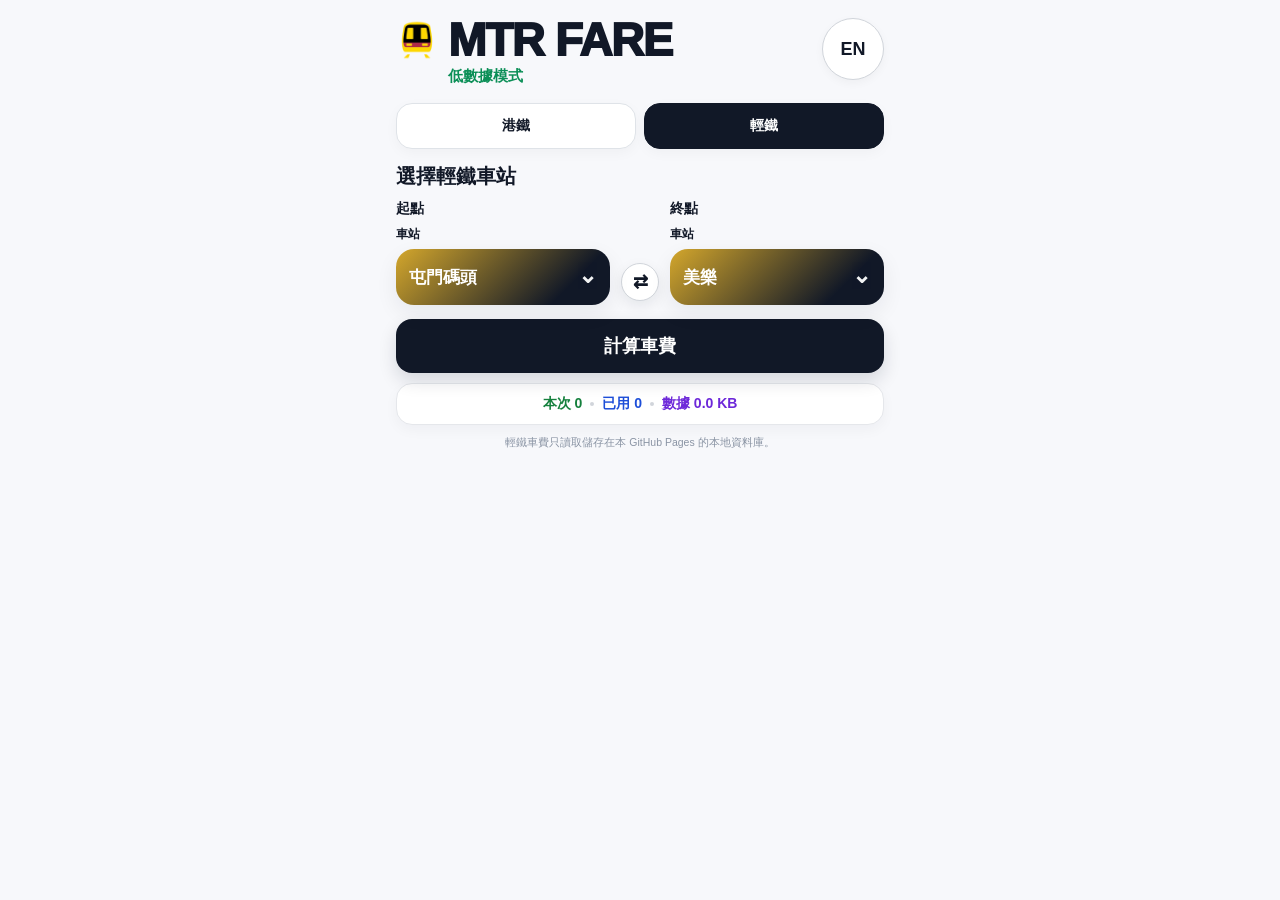
==== commit 4a8b6ad2: "Add files via upload" ====
--- a/light-rail/index.html
+++ b/light-rail/index.html
@@ -1,2 +1,2 @@
 <!doctype html><html lang="zh-Hant"><head><meta charset="utf-8"><meta name="viewport" content="width=device-width,initial-scale=1,viewport-fit=cover"><meta name="theme-color" content="#ffffff"><meta name="apple-mobile-web-app-capable" content="yes"><meta name="apple-mobile-web-app-title" content="MTR Fare"><title>LIGHT RAIL FARE</title><link rel="manifest" href="../manifest.webmanifest"><link rel="apple-touch-icon" href="../apple-touch-icon.png"><link rel="icon" href="../favicon.png"><link rel="stylesheet" href="../assets/styles.css"></head><body>
-<main class="app"><header class="header"><div class="brand"><div class="brand-title"><img src="../icon-192.png" alt="MTR Fare"><h1>MTR FARE</h1></div><div class="low-data" data-i18n="low">低數據模式</div></div><button id="langBtn" class="lang-btn" type="button">EN</button></header><nav class="service-tabs"><a class="service-tab" href="../" data-i18n="mtr">港鐵</a><a class="service-tab active" href="./" data-i18n="lr">輕鐵</a></nav><h2 class="section-title" data-i18n="select">選擇輕鐵車站</h2><section class="lr-grid"><div class="journey-side"><div class="side-title" data-i18n="from">起點</div><div class="field"><label data-i18n="station">車站</label><div class="select-wrap station-select lr-select"><select id="fromStation"></select></div></div></div><div class="swap-column"><button id="swapBtn" class="swap-btn" type="button">⇄</button></div><div class="journey-side"><div class="side-title" data-i18n="to">終點</div><div class="field"><label data-i18n="station">車站</label><div class="select-wrap station-select lr-select"><select id="toStation"></select></div></div></div></section><button id="calcBtn" class="calc-btn" type="button" data-i18n="calc">計算車費</button><section id="result" class="result-card hidden"><div class="fare-kicker" data-i18n="fare">成人八達通</div><div id="fareValue" class="fare-value">—</div><div id="fareMsg" class="fare-msg"></div></section><section class="usage"><span class="u1"><span data-i18n="now">本次</span> <b id="sessionRequests">0</b></span><i class="sep"></i><span class="u2"><span data-i18n="used">已用</span> <b id="totalRequests">0</b></span><i class="sep"></i><span class="u3"><span data-i18n="data">數據</span> <b id="totalData">0 KB</b></span></section><div class="source" data-i18n="source">所有輕鐵車費均由本 GitHub Pages 內的本地資料庫讀取。</div></main><script src="../assets/light-rail.js"></script></body></html>
+<main class="app"><header class="header"><div class="brand"><div class="brand-title"><img src="../icon-192.png" alt="MTR Fare"><h1>MTR FARE</h1></div><div class="low-data" data-i18n="low">低數據模式</div></div><button id="langBtn" class="lang-btn" type="button">EN</button></header><nav class="service-tabs"><a class="service-tab" href="../" data-i18n="mtr">港鐵</a><a class="service-tab active" href="./" data-i18n="lr">輕鐵</a></nav><h2 class="section-title" data-i18n="select">選擇輕鐵車站</h2><section class="lr-grid"><div class="journey-side"><div class="side-title" data-i18n="from">起點</div><div class="field"><label data-i18n="station">車站</label><div class="select-wrap station-select lr-select"><select id="fromStation"></select></div></div></div><div class="swap-column"><button id="swapBtn" class="swap-btn" type="button">⇄</button></div><div class="journey-side"><div class="side-title" data-i18n="to">終點</div><div class="field"><label data-i18n="station">車站</label><div class="select-wrap station-select lr-select"><select id="toStation"></select></div></div></div></section><button id="calcBtn" class="calc-btn" type="button" data-i18n="calc">計算車費</button><section id="result" class="result-card hidden"><div class="fare-kicker" data-i18n="fare">成人八達通</div><div id="fareValue" class="fare-value">—</div><div id="fareMsg" class="fare-msg"></div></section><section class="usage"><span class="u1"><span data-i18n="now">本次</span> <b id="sessionRequests">0</b></span><i class="sep"></i><span class="u2"><span data-i18n="used">已用</span> <b id="totalRequests">0</b></span><i class="sep"></i><span class="u3"><span data-i18n="data">數據</span> <b id="totalData">0.0 KB</b></span></section><div class="source" data-i18n="source">輕鐵車費只讀取儲存在本 GitHub Pages 的本地資料庫。</div></main><script src="../assets/light-rail-stops.js"></script><script src="../assets/light-rail.js"></script></body></html>
--- a/assets/styles.css
+++ b/assets/styles.css
@@ -1,4 +1,13 @@
 :root{--bg:#f7f8fb;--card:#fff;--text:#111827;--muted:#6b7280;--line:#e5e7eb;--dark:#111827;--green:#15803d;--blue:#1d4ed8;--purple:#6d28d9;--shadow:0 8px 22px rgba(17,24,39,.07);--mtr-line:#53B7E8}
-*{box-sizing:border-box;-webkit-tap-highlight-color:transparent}html,body{margin:0;min-height:100%;font-family:-apple-system,BlinkMacSystemFont,"SF Pro Display","SF Pro Text","PingFang HK","PingFang TC","Microsoft JhengHei",sans-serif;background:var(--bg);color:var(--text)}body{padding:env(safe-area-inset-top) 0 env(safe-area-inset-bottom)}button,select{font-family:inherit}.app{width:min(100%,520px);margin:0 auto;padding:14px 16px 24px}.header{display:flex;align-items:flex-start;justify-content:space-between;gap:14px;margin-top:4px}.brand{display:flex;flex-direction:column;gap:4px;min-width:0;flex:1}.brand-title{display:flex;align-items:flex-start;gap:10px}.brand-title img{width:42px;height:42px;object-fit:contain;margin-top:1px;flex:0 0 auto}h1{margin:0;font-size:clamp(34px,10vw,46px);line-height:.98;letter-spacing:-1.4px;font-weight:950;white-space:nowrap}.low-data{color:#0b8f57;font-weight:850;font-size:15px;margin-left:52px;white-space:nowrap}.lang-btn{appearance:none;border:1px solid #d1d5db;background:#fff;color:var(--text);border-radius:999px;width:62px;height:62px;padding:0;font-weight:900;font-size:18px;display:flex;align-items:center;justify-content:center;box-shadow:0 3px 10px rgba(0,0,0,.04);flex:0 0 auto}.service-tabs{display:grid;grid-template-columns:1fr 1fr;gap:8px;margin:17px 0 14px}.service-tab{display:grid;place-items:center;text-decoration:none;border:1px solid #dfe3e8;background:#fff;color:#111827;border-radius:16px;min-height:46px;font-weight:900;font-size:14px;box-shadow:0 4px 13px rgba(17,24,39,.035)}.service-tab.active{background:var(--dark);border-color:var(--dark);color:#fff}.section-title{font-size:20px;font-weight:950;margin:4px 0 10px}.selector-grid{display:grid;grid-template-columns:1fr 42px 1fr;gap:9px;align-items:end}.journey-side{min-width:0}.side-title{font-size:14px;font-weight:900;margin-bottom:8px}.field{margin-bottom:9px}.field:last-child{margin-bottom:0}.field label{display:block;font-size:12px;font-weight:900;margin:0 0 6px}.select-wrap{--mtr-line:#53B7E8;position:relative;height:56px;border-radius:18px;overflow:hidden;box-shadow:var(--shadow)}.select-wrap.line-select{background:linear-gradient(135deg,#111827,#1f2937);box-shadow:inset 7px 0 0 var(--mtr-line),var(--shadow)}.select-wrap.line-select::before{content:"";position:absolute;left:16px;top:50%;width:12px;height:12px;border-radius:50%;background:var(--mtr-line);transform:translateY(-50%);pointer-events:none;box-shadow:0 0 0 3px rgba(255,255,255,.16);z-index:2}.select-wrap.station-select{background:linear-gradient(135deg,var(--mtr-line),#111827 78%)}.select-wrap::after{content:"⌄";position:absolute;right:13px;top:50%;transform:translateY(-55%);font-size:23px;font-weight:900;color:#fff;opacity:.95;pointer-events:none}.select-wrap select{width:100%;height:56px;border:0;outline:0;appearance:none;background:transparent;color:#fff;font-size:17px;font-weight:900;padding:0 34px 0 13px}.select-wrap.line-select select{padding-left:38px}.select-wrap option{color:#111827;background:#fff}.swap-column{display:flex;align-items:center;justify-content:center;padding-bottom:4px}.swap-btn{appearance:none;width:38px;height:38px;border-radius:50%;border:1px solid #d1d5db;background:#fff;color:#111827;font-weight:950;font-size:18px;box-shadow:0 5px 14px rgba(15,23,42,.08)}.calc-btn{appearance:none;border:0;width:100%;height:54px;border-radius:16px;background:#111827;color:#fff;font-size:18px;font-weight:950;margin-top:14px;box-shadow:0 8px 18px rgba(17,24,39,.14)}.result-card{margin-top:12px;background:#fff;border:1px solid #e5e7eb;border-radius:20px;padding:17px 16px;box-shadow:var(--shadow);text-align:center}.result-card.hidden{display:none}.fare-kicker{font-size:13px;color:#6b7280;font-weight:850;margin-bottom:3px}.fare-value{font-size:44px;line-height:1;font-weight:950;letter-spacing:-1px;text-align:center}.fare-value .currency{font-size:22px;vertical-align:9px;margin-right:2px}.fare-msg{font-size:12px;color:#6b7280;font-weight:750;margin-top:8px;line-height:1.35}.usage{margin-top:10px;height:42px;border:1px solid #e5e7eb;background:#fff;border-radius:16px;display:flex;align-items:center;justify-content:center;gap:8px;padding:0 10px;box-shadow:0 5px 14px rgba(17,24,39,.04);font-size:14px;font-weight:900;white-space:nowrap}.usage .u1{color:#15803d}.usage .u2{color:#1d4ed8}.usage .u3{color:#6d28d9}.usage .sep{width:4px;height:4px;border-radius:50%;background:#d1d5db;flex:0 0 auto}.map-section{margin-top:22px}.map-heading{display:flex;align-items:flex-end;justify-content:space-between;gap:10px;margin-bottom:8px}.map-heading h2{margin:0;font-size:20px;font-weight:950}.map-heading small{font-size:11px;color:#6b7280;font-weight:800;text-align:right}.map-card{background:#fff;border:1px solid #e5e7eb;border-radius:20px;box-shadow:var(--shadow);overflow:hidden}.map-tools{display:flex;gap:7px;padding:9px;border-bottom:1px solid #eceff3;background:#fafbfc}.map-tools button{border:1px solid #d7dde5;background:#fff;color:#111827;border-radius:11px;min-width:40px;height:38px;font-weight:900}.map-tools .fit{padding:0 12px}.map-viewport{position:relative;overflow:auto;max-height:62vh;background:#fff;overscroll-behavior:contain;touch-action:pan-x pan-y}.map-stage{position:relative;transform-origin:top left;min-width:100%}.map-stage img{display:block;width:100%;height:auto;user-select:none;-webkit-user-drag:none}.hotspots{position:absolute;inset:0;pointer-events:none}.map-hit{--hit:#111827;position:absolute;transform:translate(-50%,-50%);width:24px;height:24px;border:0;background:transparent;pointer-events:auto;padding:0}.map-hit::after{content:"";position:absolute;left:50%;top:50%;width:10px;height:10px;border-radius:50%;background:#fff;border:2px solid var(--hit);transform:translate(-50%,-50%);box-shadow:0 0 0 2px rgba(255,255,255,.95)}.map-hit:hover::after,.map-hit:focus-visible::after,.map-hit.selected::after{width:14px;height:14px;background:#ffd84d;border-color:#111827}.map-missing{display:none;padding:22px 18px;text-align:center;color:#6b7280;font-size:12px}.map-pdf-link{display:block;text-align:center;padding:10px 12px;color:#374151;text-decoration:none;font-size:12px;font-weight:850;border-top:1px solid #edf0f3}.source{margin-top:10px;text-align:center;color:#8a94a4;font-size:10.5px;line-height:1.4}.lr-grid{display:grid;grid-template-columns:1fr 42px 1fr;gap:9px;align-items:end}.lr-select{--mtr-line:#D4A72C;background:linear-gradient(135deg,var(--mtr-line),#111827 78%)}
+*{box-sizing:border-box;-webkit-tap-highlight-color:transparent}html,body{margin:0;min-height:100%;font-family:-apple-system,BlinkMacSystemFont,"SF Pro Display","SF Pro Text","PingFang HK","PingFang TC","Microsoft JhengHei",sans-serif;background:var(--bg);color:var(--text)}body{padding:env(safe-area-inset-top) 0 env(safe-area-inset-bottom)}button,select{font-family:inherit}.app{width:min(100%,520px);margin:0 auto;padding:14px 16px 24px}.header{display:flex;align-items:flex-start;justify-content:space-between;gap:14px;margin-top:4px}.brand{display:flex;flex-direction:column;gap:4px;min-width:0;flex:1}.brand-title{display:flex;align-items:flex-start;gap:10px}.brand-title img{width:42px;height:42px;object-fit:contain;margin-top:1px;flex:0 0 auto}h1{margin:0;font-size:clamp(34px,10vw,46px);line-height:.98;letter-spacing:-1.4px;font-weight:950;white-space:nowrap}.low-data{color:#0b8f57;font-weight:850;font-size:15px;margin-left:52px;white-space:nowrap}.lang-btn{appearance:none;border:1px solid #d1d5db;background:#fff;color:var(--text);border-radius:999px;width:62px;height:62px;padding:0;font-weight:900;font-size:18px;display:flex;align-items:center;justify-content:center;box-shadow:0 3px 10px rgba(0,0,0,.04);flex:0 0 auto}.service-tabs{display:grid;grid-template-columns:1fr 1fr;gap:8px;margin:17px 0 14px}.service-tab{display:grid;place-items:center;text-decoration:none;border:1px solid #dfe3e8;background:#fff;color:#111827;border-radius:16px;min-height:46px;font-weight:900;font-size:14px;box-shadow:0 4px 13px rgba(17,24,39,.035)}.service-tab.active{background:var(--dark);border-color:var(--dark);color:#fff}.section-title{font-size:20px;font-weight:950;margin:4px 0 10px}.selector-grid{display:grid;grid-template-columns:1fr 42px 1fr;gap:9px;align-items:end}.journey-side{min-width:0}.side-title{font-size:14px;font-weight:900;margin-bottom:8px}.field{margin-bottom:9px}.field:last-child{margin-bottom:0}.field label{display:block;font-size:12px;font-weight:900;margin:0 0 6px}.select-wrap{--mtr-line:#53B7E8;position:relative;height:56px;border-radius:18px;overflow:hidden;box-shadow:var(--shadow)}.select-wrap.line-select{background:linear-gradient(135deg,#111827,#1f2937);box-shadow:inset 7px 0 0 var(--mtr-line),var(--shadow)}.select-wrap.line-select::before{content:"";position:absolute;left:16px;top:50%;width:12px;height:12px;border-radius:50%;background:var(--mtr-line);transform:translateY(-50%);pointer-events:none;box-shadow:0 0 0 3px rgba(255,255,255,.16);z-index:2}.select-wrap.station-select{background:linear-gradient(135deg,var(--mtr-line),#111827 78%)}.select-wrap::after{content:"⌄";position:absolute;right:13px;top:50%;transform:translateY(-55%);font-size:23px;font-weight:900;color:#fff;opacity:.95;pointer-events:none}.select-wrap select{width:100%;height:56px;border:0;outline:0;appearance:none;background:transparent;color:#fff;font-size:17px;font-weight:900;padding:0 34px 0 13px}.select-wrap.line-select select{padding-left:38px}.select-wrap option{color:#111827;background:#fff}.swap-column{display:flex;align-items:center;justify-content:center;padding-bottom:4px}.swap-btn{appearance:none;width:38px;height:38px;border-radius:50%;border:1px solid #d1d5db;background:#fff;color:#111827;font-weight:950;font-size:18px;box-shadow:0 5px 14px rgba(15,23,42,.08)}.calc-btn{appearance:none;border:0;width:100%;height:54px;border-radius:16px;background:#111827;color:#fff;font-size:18px;font-weight:950;margin-top:14px;box-shadow:0 8px 18px rgba(17,24,39,.14)}.result-card{margin-top:12px;background:#fff;border:1px solid #e5e7eb;border-radius:20px;padding:17px 16px;box-shadow:var(--shadow);text-align:center}.result-card.hidden{display:none}.fare-kicker{font-size:13px;color:#6b7280;font-weight:850;margin-bottom:3px}.fare-value{font-size:44px;line-height:1;font-weight:950;letter-spacing:-1px;text-align:center}.fare-value .currency{font-size:22px;vertical-align:9px;margin-right:2px}.fare-msg{font-size:12px;color:#6b7280;font-weight:750;margin-top:8px;line-height:1.35}.usage{margin-top:10px;height:42px;border:1px solid #e5e7eb;background:#fff;border-radius:16px;display:flex;align-items:center;justify-content:center;gap:8px;padding:0 10px;box-shadow:0 5px 14px rgba(17,24,39,.04);font-size:14px;font-weight:900;white-space:nowrap}.usage .u1{color:#15803d}.usage .u2{color:#1d4ed8}.usage .u3{color:#6d28d9}.usage .sep{width:4px;height:4px;border-radius:50%;background:#d1d5db;flex:0 0 auto}.map-section{margin-top:22px}.map-heading{display:flex;align-items:flex-end;justify-content:space-between;gap:10px;margin-bottom:8px}.map-heading h2{margin:0;font-size:20px;font-weight:950}.map-heading small{font-size:11px;color:#6b7280;font-weight:800;text-align:right}.map-card{background:#fff;border:1px solid #e5e7eb;border-radius:20px;box-shadow:var(--shadow);overflow:hidden}.map-tools{display:flex;gap:7px;padding:9px;border-bottom:1px solid #eceff3;background:#fafbfc}.map-tools button{border:1px solid #d7dde5;background:#fff;color:#111827;border-radius:11px;min-width:40px;height:38px;font-weight:900}.map-tools .fit{padding:0 12px}.map-viewport{position:relative;overflow:auto;max-height:62vh;background:#fff;overscroll-behavior:contain;touch-action:pan-x pan-y}.map-stage{position:relative;transform-origin:top left;min-width:100%}.map-stage img{display:block;width:100%;height:auto;user-select:none;-webkit-user-drag:none}.hotspots{position:absolute;inset:0;pointer-events:none}.map-hit{--hit:#111827;position:absolute;transform:translate(-50%,-50%);width:24px;height:24px;border:0;background:transparent;pointer-events:auto;padding:0}.map-hit::after{content:"";position:absolute;left:50%;top:50%;width:10px;height:10px;border-radius:50%;background:#fff;border:2px solid var(--hit);transform:translate(-50%,-50%);box-shadow:0 0 0 2px rgba(255,255,255,.95)}.map-hit:hover::after,.map-hit:focus-visible::after,.map-hit.selected::after{width:14px;height:14px;background:#ffd84d;border-color:#111827}.map-missing{display:none;padding:22px 18px;text-align:center;color:#6b7280;font-size:12px}.source{margin-top:10px;text-align:center;color:#8a94a4;font-size:10.5px;line-height:1.4}.lr-grid{display:grid;grid-template-columns:1fr 42px 1fr;gap:9px;align-items:end}.lr-select{--mtr-line:#D4A72C;background:linear-gradient(135deg,var(--mtr-line),#111827 78%)}
 @media(max-width:390px){.app{padding-left:12px;padding-right:12px}.brand-title img{width:38px;height:38px}h1{font-size:34px}.low-data{margin-left:48px;font-size:14px}.lang-btn{width:56px;height:56px}.selector-grid,.lr-grid{grid-template-columns:minmax(0,1fr) 38px minmax(0,1fr);gap:6px}.select-wrap select{font-size:14px;padding-right:27px}.select-wrap.line-select select{padding-left:35px}.select-wrap.line-select::before{left:12px}.select-wrap::after{right:9px}.fare-value{font-size:40px}.usage{font-size:13px;gap:6px}}
 .map-hit{transform:none;min-width:18px;min-height:18px}.map-hit::after{left:0;top:50%;transform:translate(-45%,-50%)}
+/* V6 map: station hit targets remain visible on the exact official map artwork. */
+.map-hit{position:absolute;transform:none;border:0;background:transparent;pointer-events:auto;padding:0;min-width:24px;min-height:24px;z-index:3}
+.map-hit::after{content:"";position:absolute;left:0;top:50%;width:11px;height:11px;border-radius:50%;background:#fff;border:3px solid var(--hit);transform:translate(-50%,-50%);box-shadow:0 0 0 2px rgba(255,255,255,.95),0 2px 5px rgba(17,24,39,.2)}
+.map-hit:hover::after,.map-hit:focus-visible::after,.map-hit.selected::after{width:15px;height:15px;background:#ffd84d;border-color:#111827}
+.map-pdf-fallback{display:none;width:100%;height:62vh;border:0;background:#fff}
+.map-viewport.pdf-fallback-mode{overflow:hidden;max-height:none}
+.map-hit.node-hit{width:30px!important;height:30px!important;transform:translate(-50%,-50%)!important}
+.map-hit.node-hit::after{left:50%!important;top:50%!important;transform:translate(-50%,-50%)!important}
+.map-image-fallback{display:none;width:100%;height:auto;background:#fff}
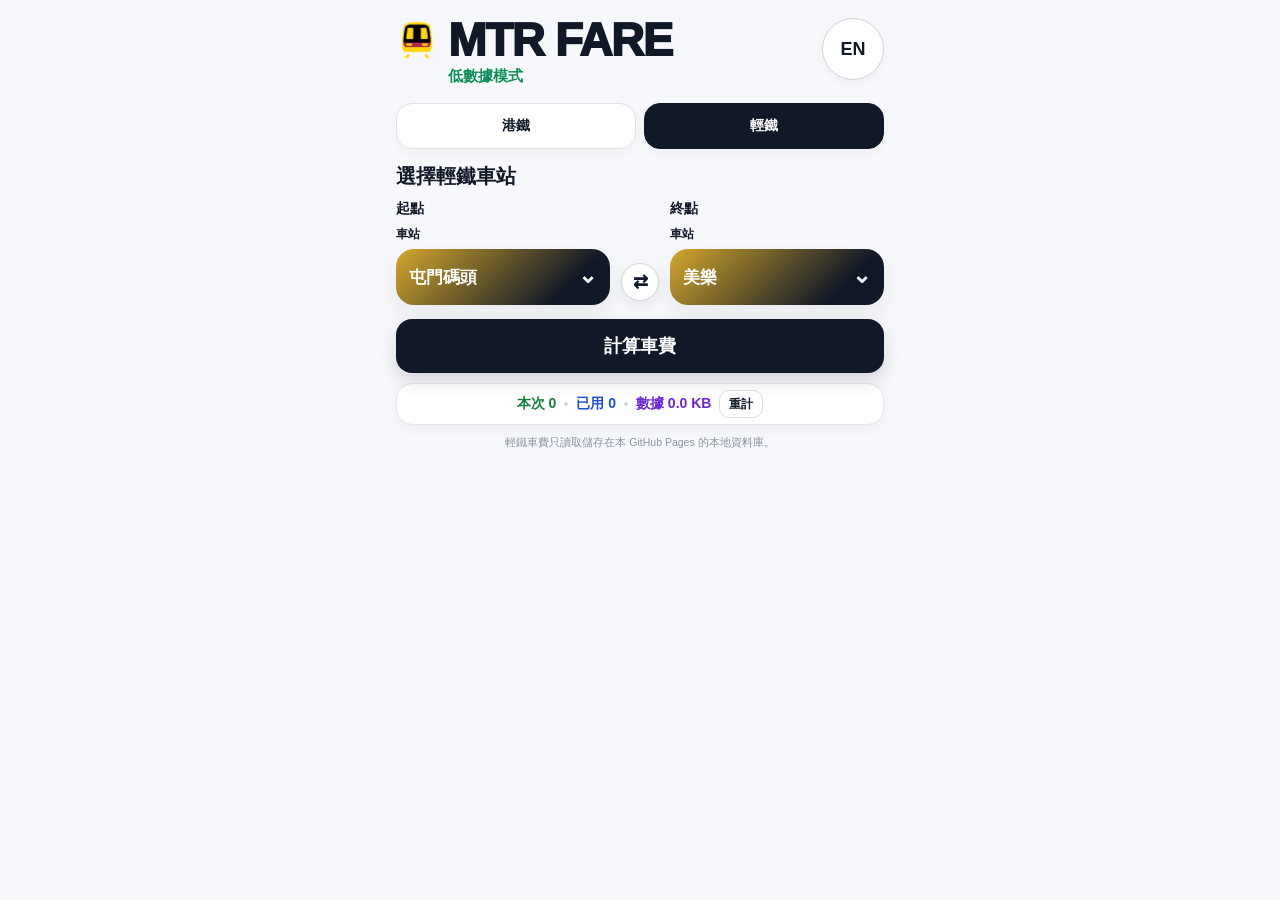
==== commit c1bb14c6: "Add files via upload" ====
--- a/light-rail/index.html
+++ b/light-rail/index.html
@@ -1,2 +1,2 @@
 <!doctype html><html lang="zh-Hant"><head><meta charset="utf-8"><meta name="viewport" content="width=device-width,initial-scale=1,viewport-fit=cover"><meta name="theme-color" content="#ffffff"><meta name="apple-mobile-web-app-capable" content="yes"><meta name="apple-mobile-web-app-title" content="MTR Fare"><title>LIGHT RAIL FARE</title><link rel="manifest" href="../manifest.webmanifest"><link rel="apple-touch-icon" href="../apple-touch-icon.png"><link rel="icon" href="../favicon.png"><link rel="stylesheet" href="../assets/styles.css"></head><body>
-<main class="app"><header class="header"><div class="brand"><div class="brand-title"><img src="../icon-192.png" alt="MTR Fare"><h1>MTR FARE</h1></div><div class="low-data" data-i18n="low">低數據模式</div></div><button id="langBtn" class="lang-btn" type="button">EN</button></header><nav class="service-tabs"><a class="service-tab" href="../" data-i18n="mtr">港鐵</a><a class="service-tab active" href="./" data-i18n="lr">輕鐵</a></nav><h2 class="section-title" data-i18n="select">選擇輕鐵車站</h2><section class="lr-grid"><div class="journey-side"><div class="side-title" data-i18n="from">起點</div><div class="field"><label data-i18n="station">車站</label><div class="select-wrap station-select lr-select"><select id="fromStation"></select></div></div></div><div class="swap-column"><button id="swapBtn" class="swap-btn" type="button">⇄</button></div><div class="journey-side"><div class="side-title" data-i18n="to">終點</div><div class="field"><label data-i18n="station">車站</label><div class="select-wrap station-select lr-select"><select id="toStation"></select></div></div></div></section><button id="calcBtn" class="calc-btn" type="button" data-i18n="calc">計算車費</button><section id="result" class="result-card hidden"><div class="fare-kicker" data-i18n="fare">成人八達通</div><div id="fareValue" class="fare-value">—</div><div id="fareMsg" class="fare-msg"></div></section><section class="usage"><span class="u1"><span data-i18n="now">本次</span> <b id="sessionRequests">0</b></span><i class="sep"></i><span class="u2"><span data-i18n="used">已用</span> <b id="totalRequests">0</b></span><i class="sep"></i><span class="u3"><span data-i18n="data">數據</span> <b id="totalData">0.0 KB</b></span></section><div class="source" data-i18n="source">輕鐵車費只讀取儲存在本 GitHub Pages 的本地資料庫。</div></main><script src="../assets/light-rail-stops.js"></script><script src="../assets/light-rail.js"></script></body></html>
+<main class="app"><header class="header"><div class="brand"><div class="brand-title"><img src="../icon-192.png" alt="MTR Fare"><h1>MTR FARE</h1></div><div class="low-data" data-i18n="low">低數據模式</div></div><button id="langBtn" class="lang-btn" type="button">EN</button></header><nav class="service-tabs"><a class="service-tab" href="../" data-i18n="mtr">港鐵</a><a class="service-tab active" href="./" data-i18n="lr">輕鐵</a></nav><h2 class="section-title" data-i18n="select">選擇輕鐵車站</h2><section class="lr-grid"><div class="journey-side"><div class="side-title" data-i18n="from">起點</div><div class="field"><label data-i18n="station">車站</label><div class="select-wrap station-select lr-select"><select id="fromStation"></select></div></div></div><div class="swap-column"><button id="swapBtn" class="swap-btn" type="button">⇄</button></div><div class="journey-side"><div class="side-title" data-i18n="to">終點</div><div class="field"><label data-i18n="station">車站</label><div class="select-wrap station-select lr-select"><select id="toStation"></select></div></div></div></section><button id="calcBtn" class="calc-btn" type="button" data-i18n="calc">計算車費</button><section id="result" class="result-card hidden"><div class="fare-kicker" data-i18n="fare">成人八達通</div><div id="fareValue" class="fare-value">—</div><div id="fareMsg" class="fare-msg"></div></section><section class="usage"><span class="u1"><span data-i18n="now">本次</span> <b id="sessionRequests">0</b></span><i class="sep"></i><span class="u2"><span data-i18n="used">已用</span> <b id="totalRequests">0</b></span><i class="sep"></i><span class="u3"><span data-i18n="data">數據</span> <b id="totalData">0.0 KB</b></span><button id="recountBtn" class="recount-btn" type="button" data-i18n="recount">重計</button></section><div class="source" data-i18n="source">輕鐵車費只讀取儲存在本 GitHub Pages 的本地資料庫。</div></main><script src="../assets/light-rail-stops.js"></script><script src="../assets/fare-index.js"></script><script src="../assets/light-rail.js"></script></body></html>
--- a/assets/styles.css
+++ b/assets/styles.css
@@ -11,3 +11,12 @@
 .map-hit.node-hit{width:30px!important;height:30px!important;transform:translate(-50%,-50%)!important}
 .map-hit.node-hit::after{left:50%!important;top:50%!important;transform:translate(-50%,-50%)!important}
 .map-image-fallback{display:none;width:100%;height:auto;background:#fff}
+/* V6.2: one-search data meter and Airport Express option layout. */
+.usage{height:auto;min-height:42px;flex-wrap:wrap;padding:6px 10px}
+.recount-btn{appearance:none;border:1px solid #d7dde5;background:#fff;color:#111827;border-radius:10px;height:28px;padding:0 9px;font-size:12px;font-weight:900}
+.fare-value.ael-options{display:grid;grid-template-columns:repeat(3,1fr);gap:7px;font-size:inherit;letter-spacing:0;margin-top:9px}
+.fare-value.ael-options span{display:flex;flex-direction:column;align-items:center;justify-content:center;min-width:0;padding:9px 4px;border:1px solid #e5e7eb;border-radius:14px;background:#f8fafc}
+.fare-value.ael-options small{font-size:12px;line-height:1.1;color:#6b7280;font-weight:850;margin-bottom:5px;white-space:nowrap}
+.fare-value.ael-options strong{font-size:25px;line-height:1;font-weight:950;color:#111827}
+.map-pdf-fallback{display:none;width:100%;height:62vh;min-height:420px;border:0;background:#fff}
+@media(max-width:390px){.fare-value.ael-options strong{font-size:22px}.fare-value.ael-options small{font-size:11px}.recount-btn{padding:0 7px}}
